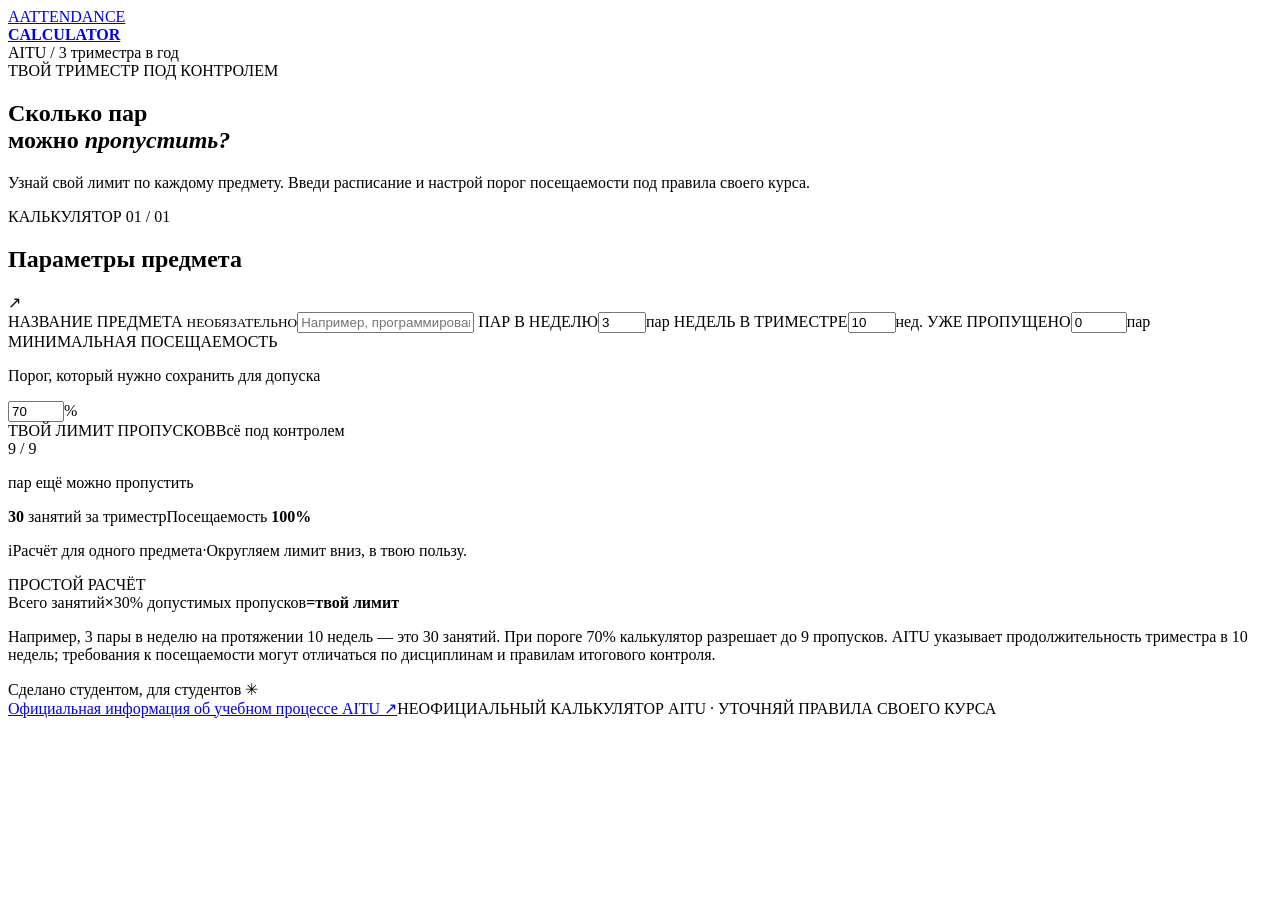
==== aitu-attendance/index.html @ 1696b282 "Add AITU attendance calculator: index.html" ====
<!doctype html>
<html lang="ru">
<head>
  <meta charset="utf-8">
  <meta name="viewport" content="width=device-width, initial-scale=1">
  <meta name="theme-color" content="#10121a">
  <meta name="description" content="Калькулятор допустимого количества пропусков занятий за триместр AITU.">
  <title>Сколько можно пропустить? — AITU</title>
  <link rel="preconnect" href="https://fonts.googleapis.com">
  <link rel="preconnect" href="https://fonts.gstatic.com" crossorigin>
  <link href="https://fonts.googleapis.com/css2?family=DM+Mono:wght@400;500&family=Manrope:wght@400;500;600;700;800&display=swap" rel="stylesheet">
  <link rel="stylesheet" href="style.css">
</head>
<body>
  <div class="page-shell">
    <header class="topbar">
      <a class="brand" href="#top" aria-label="На главную"><span class="brand-mark">A</span><span>ATTENDANCE<br><b>CALCULATOR</b></span></a>
      <div class="term-pill"><span class="live-dot"></span> AITU <span class="pill-divider">/</span> 3 триместра в год</div>
    </header>

    <main id="top">
      <section class="intro">
        <div class="eyebrow"><span class="eyebrow-line"></span> ТВОЙ ТРИМЕСТР ПОД КОНТРОЛЕМ</div>
        <h1>Сколько пар<br>можно <em>пропустить?</em></h1>
        <p class="intro-copy">Узнай свой лимит по каждому предмету. Введи расписание и настрой порог посещаемости под правила своего курса.</p>
      </section>

      <section class="calculator" aria-labelledby="calc-title">
        <div class="card-heading">
          <div><span class="step-label">КАЛЬКУЛЯТОР <span>01 / 01</span></span><h2 id="calc-title">Параметры предмета</h2></div>
          <div class="orb" aria-hidden="true"><span>↗</span></div>
        </div>

        <div class="fields">
          <label class="field field-wide" for="subject"><span class="field-title">НАЗВАНИЕ ПРЕДМЕТА <small>НЕОБЯЗАТЕЛЬНО</small></span><input id="subject" type="text" maxlength="60" placeholder="Например, программирование"></label>
          <label class="field" for="weekly"><span class="field-title">ПАР В НЕДЕЛЮ</span><span class="number-wrap"><input id="weekly" type="number" min="1" max="40" value="3" inputmode="numeric"><span>пар</span></span></label>
          <label class="field" for="weeks"><span class="field-title">НЕДЕЛЬ В ТРИМЕСТРЕ</span><span class="number-wrap"><input id="weeks" type="number" min="1" max="30" value="10" inputmode="numeric"><span>нед.</span></span></label>
          <label class="field" for="missed"><span class="field-title">УЖЕ ПРОПУЩЕНО</span><span class="number-wrap"><input id="missed" type="number" min="0" max="999" value="0" inputmode="numeric"><span>пар</span></span></label>
        </div>

        <div class="threshold-row"><div><span class="field-title">МИНИМАЛЬНАЯ ПОСЕЩАЕМОСТЬ</span><p>Порог, который нужно сохранить для допуска</p></div><label class="threshold-control"><input id="threshold" type="number" min="1" max="100" value="70" inputmode="numeric" aria-label="Минимальная посещаемость в процентах"><span>%</span></label></div>

        <div class="result" aria-live="polite">
          <div class="result-top"><span class="result-kicker">ТВОЙ ЛИМИТ ПРОПУСКОВ</span><span class="status"><span class="status-dot"></span><span id="status-text">Всё под контролем</span></span></div>
          <div class="result-main"><div class="result-number"><span id="remaining">9</span><span class="result-total"> / <span id="allowed-total">9</span></span></div><p id="result-caption">пар ещё можно пропустить</p></div>
          <div class="progress-track" role="progressbar" aria-label="Использовано допустимых пропусков" aria-valuemin="0" aria-valuemax="9" aria-valuenow="0"><div class="progress-fill" id="progress-fill"></div><span class="progress-marker"></span></div>
          <div class="result-foot"><span><b id="sessions-total">30</b> занятий за триместр</span><span>Посещаемость <b id="attendance">100%</b></span></div>
        </div>

        <p class="course-note"><span class="note-icon">i</span><span id="course-label">Расчёт для одного предмета</span><span class="note-separator">·</span>Округляем лимит вниз, в твою пользу.</p>
      </section>

      <section class="how-it-works">
        <div class="section-tag">ПРОСТОЙ РАСЧЁТ</div>
        <div class="formula"><span>Всего занятий</span><b>×</b><span id="absence-percent">30% допустимых пропусков</span><b>=</b><strong>твой лимит</strong></div>
        <p>Например, 3 пары в неделю на протяжении 10 недель — это 30 занятий. При пороге 70% калькулятор разрешает до 9 пропусков. AITU указывает продолжительность триместра в 10 недель; требования к посещаемости могут отличаться по дисциплинам и правилам итогового контроля.</p>
      </section>

      <footer><span>Сделано студентом, для студентов <span class="heart">✳</span><br><a href="https://astanait.edu.kz/ru/study-at-aitu" target="_blank" rel="noreferrer">Официальная информация об учебном процессе AITU ↗</a></span><span class="footer-right">НЕОФИЦИАЛЬНЫЙ КАЛЬКУЛЯТОР AITU · УТОЧНЯЙ ПРАВИЛА СВОЕГО КУРСА</span></footer>
    </main>
  </div>
  <script src="app.js"></script>
</body>
</html>
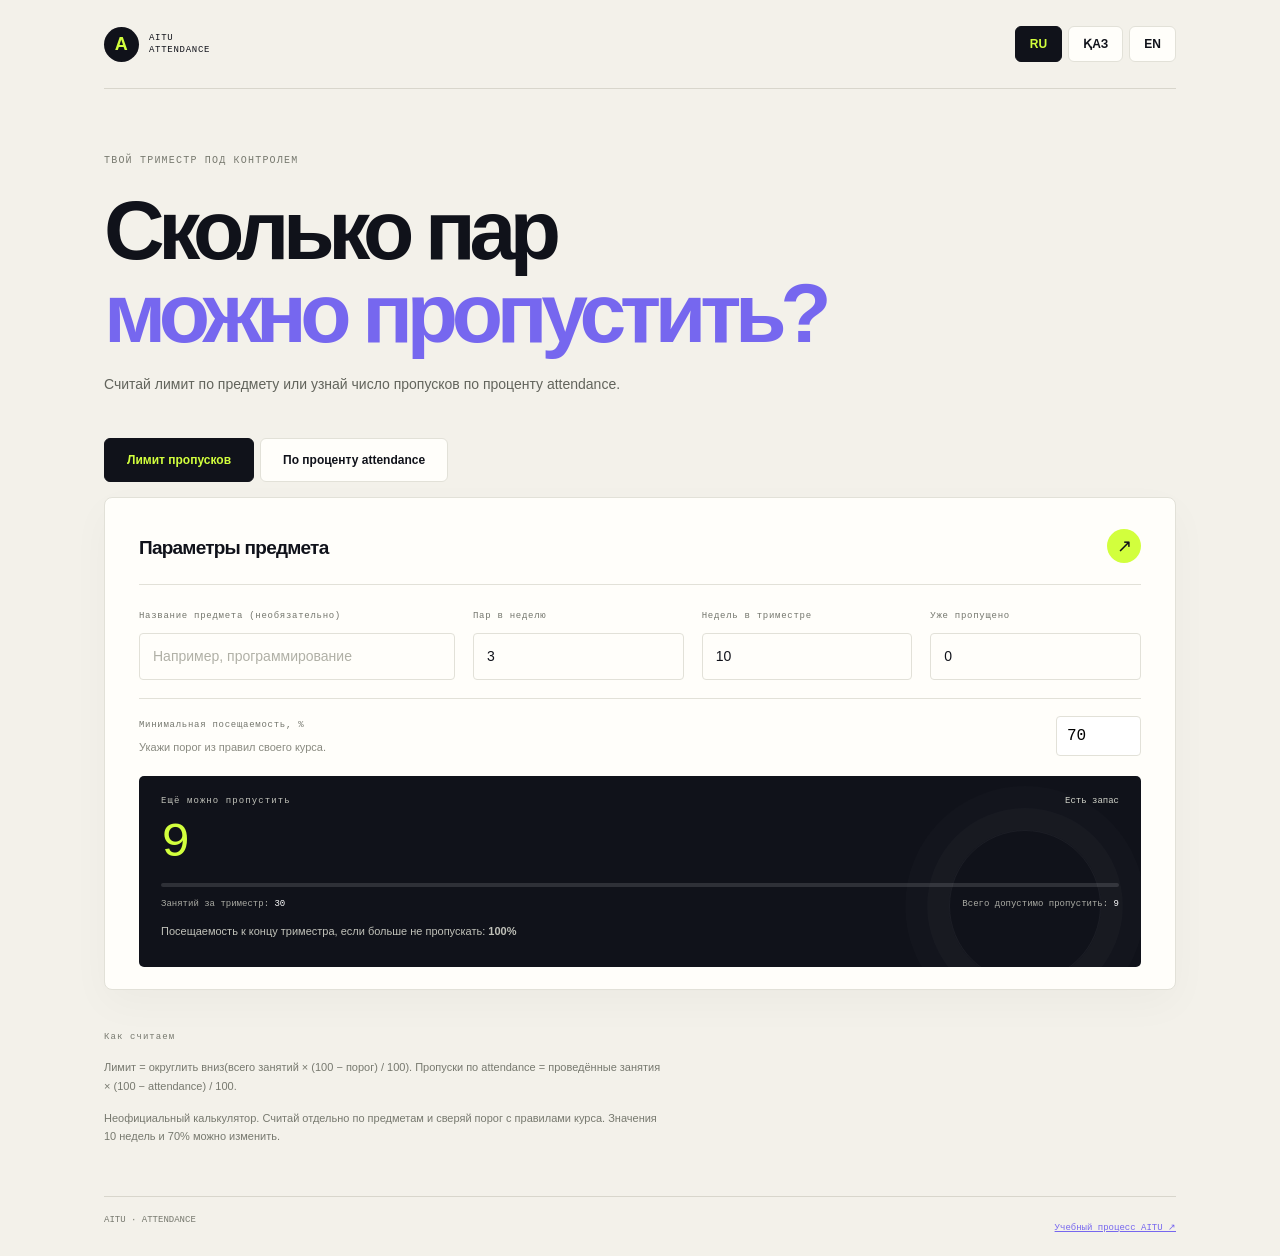
==== commit 46adcd88: "Keep calculator source copy in sync with multilingual website" ====
--- a/aitu-attendance/index.html
+++ b/aitu-attendance/index.html
@@ -1,64 +1,13 @@
 <!doctype html>
-<html lang="ru">
-<head>
-  <meta charset="utf-8">
-  <meta name="viewport" content="width=device-width, initial-scale=1">
-  <meta name="theme-color" content="#10121a">
-  <meta name="description" content="Калькулятор допустимого количества пропусков занятий за триместр AITU.">
-  <title>Сколько можно пропустить? — AITU</title>
-  <link rel="preconnect" href="https://fonts.googleapis.com">
-  <link rel="preconnect" href="https://fonts.gstatic.com" crossorigin>
-  <link href="https://fonts.googleapis.com/css2?family=DM+Mono:wght@400;500&family=Manrope:wght@400;500;600;700;800&display=swap" rel="stylesheet">
-  <link rel="stylesheet" href="style.css">
-</head>
-<body>
-  <div class="page-shell">
-    <header class="topbar">
-      <a class="brand" href="#top" aria-label="На главную"><span class="brand-mark">A</span><span>ATTENDANCE<br><b>CALCULATOR</b></span></a>
-      <div class="term-pill"><span class="live-dot"></span> AITU <span class="pill-divider">/</span> 3 триместра в год</div>
-    </header>
-
-    <main id="top">
-      <section class="intro">
-        <div class="eyebrow"><span class="eyebrow-line"></span> ТВОЙ ТРИМЕСТР ПОД КОНТРОЛЕМ</div>
-        <h1>Сколько пар<br>можно <em>пропустить?</em></h1>
-        <p class="intro-copy">Узнай свой лимит по каждому предмету. Введи расписание и настрой порог посещаемости под правила своего курса.</p>
-      </section>
-
-      <section class="calculator" aria-labelledby="calc-title">
-        <div class="card-heading">
-          <div><span class="step-label">КАЛЬКУЛЯТОР <span>01 / 01</span></span><h2 id="calc-title">Параметры предмета</h2></div>
-          <div class="orb" aria-hidden="true"><span>↗</span></div>
-        </div>
-
-        <div class="fields">
-          <label class="field field-wide" for="subject"><span class="field-title">НАЗВАНИЕ ПРЕДМЕТА <small>НЕОБЯЗАТЕЛЬНО</small></span><input id="subject" type="text" maxlength="60" placeholder="Например, программирование"></label>
-          <label class="field" for="weekly"><span class="field-title">ПАР В НЕДЕЛЮ</span><span class="number-wrap"><input id="weekly" type="number" min="1" max="40" value="3" inputmode="numeric"><span>пар</span></span></label>
-          <label class="field" for="weeks"><span class="field-title">НЕДЕЛЬ В ТРИМЕСТРЕ</span><span class="number-wrap"><input id="weeks" type="number" min="1" max="30" value="10" inputmode="numeric"><span>нед.</span></span></label>
-          <label class="field" for="missed"><span class="field-title">УЖЕ ПРОПУЩЕНО</span><span class="number-wrap"><input id="missed" type="number" min="0" max="999" value="0" inputmode="numeric"><span>пар</span></span></label>
-        </div>
-
-        <div class="threshold-row"><div><span class="field-title">МИНИМАЛЬНАЯ ПОСЕЩАЕМОСТЬ</span><p>Порог, который нужно сохранить для допуска</p></div><label class="threshold-control"><input id="threshold" type="number" min="1" max="100" value="70" inputmode="numeric" aria-label="Минимальная посещаемость в процентах"><span>%</span></label></div>
-
-        <div class="result" aria-live="polite">
-          <div class="result-top"><span class="result-kicker">ТВОЙ ЛИМИТ ПРОПУСКОВ</span><span class="status"><span class="status-dot"></span><span id="status-text">Всё под контролем</span></span></div>
-          <div class="result-main"><div class="result-number"><span id="remaining">9</span><span class="result-total"> / <span id="allowed-total">9</span></span></div><p id="result-caption">пар ещё можно пропустить</p></div>
-          <div class="progress-track" role="progressbar" aria-label="Использовано допустимых пропусков" aria-valuemin="0" aria-valuemax="9" aria-valuenow="0"><div class="progress-fill" id="progress-fill"></div><span class="progress-marker"></span></div>
-          <div class="result-foot"><span><b id="sessions-total">30</b> занятий за триместр</span><span>Посещаемость <b id="attendance">100%</b></span></div>
-        </div>
-
-        <p class="course-note"><span class="note-icon">i</span><span id="course-label">Расчёт для одного предмета</span><span class="note-separator">·</span>Округляем лимит вниз, в твою пользу.</p>
-      </section>
-
-      <section class="how-it-works">
-        <div class="section-tag">ПРОСТОЙ РАСЧЁТ</div>
-        <div class="formula"><span>Всего занятий</span><b>×</b><span id="absence-percent">30% допустимых пропусков</span><b>=</b><strong>твой лимит</strong></div>
-        <p>Например, 3 пары в неделю на протяжении 10 недель — это 30 занятий. При пороге 70% калькулятор разрешает до 9 пропусков. AITU указывает продолжительность триместра в 10 недель; требования к посещаемости могут отличаться по дисциплинам и правилам итогового контроля.</p>
-      </section>
-
-      <footer><span>Сделано студентом, для студентов <span class="heart">✳</span><br><a href="https://astanait.edu.kz/ru/study-at-aitu" target="_blank" rel="noreferrer">Официальная информация об учебном процессе AITU ↗</a></span><span class="footer-right">НЕОФИЦИАЛЬНЫЙ КАЛЬКУЛЯТОР AITU · УТОЧНЯЙ ПРАВИЛА СВОЕГО КУРСА</span></footer>
-    </main>
-  </div>
-  <script src="app.js"></script>
-</body>
-</html>
+<html lang="ru"><head><meta charset="utf-8"><meta name="viewport" content="width=device-width, initial-scale=1"><meta name="theme-color" content="#10121a"><title>Калькулятор посещаемости — AITU</title><link rel="stylesheet" href="style.css"></head>
+<body><div class="page-shell"><header class="topbar"><a class="brand" href="#top"><span class="brand-mark">A</span><span>AITU<br>ATTENDANCE</span></a><nav class="languages" aria-label="Language / Язык / Тіл"><button type="button" data-lang="ru" lang="ru">RU</button><button type="button" data-lang="kk" lang="kk">ҚАЗ</button><button type="button" data-lang="en" lang="en">EN</button></nav></header>
+<main id="top"><section class="intro"><div class="eyebrow" data-i18n="eyebrow"></div><h1><span data-i18n="heading"></span><br><em data-i18n="accent"></em></h1><p class="intro-copy" data-i18n="intro"></p></section>
+<div class="mode-tabs" role="tablist"><button type="button" id="limit-tab" role="tab" aria-controls="limit-panel" data-i18n="limitTab"></button><button type="button" id="reverse-tab" role="tab" aria-controls="reverse-panel" data-i18n="reverseTab"></button></div>
+<section class="calculator" id="limit-panel" role="tabpanel" aria-labelledby="limit-tab"><div class="card-heading"><h2 data-i18n="parameters"></h2><div class="orb" aria-hidden="true">↗</div></div><div class="fields">
+<label class="field field-wide" for="subject"><span class="field-title" data-i18n="subject"></span><input id="subject" type="text" maxlength="60"></label>
+<label class="field" for="weekly"><span class="field-title" data-i18n="weekly"></span><input id="weekly" type="number" value="3" min="1" max="40" step="1" required inputmode="numeric"></label><label class="field" for="weeks"><span class="field-title" data-i18n="weeks"></span><input id="weeks" type="number" value="10" min="1" max="30" step="1" required inputmode="numeric"></label><label class="field" for="missed"><span class="field-title" data-i18n="missed"></span><input id="missed" type="number" value="0" min="0" max="1200" step="1" required inputmode="numeric"></label>
+</div><div class="threshold-row"><div><label class="field-title" for="threshold" data-i18n="threshold"></label><p data-i18n="thresholdHelp"></p></div><input class="threshold-input" id="threshold" type="number" min="0" max="100" step="0.1" value="70" required></div>
+<p class="error" id="limit-error" role="alert" hidden data-i18n="invalid"></p>
+<div class="result" id="limit-result" aria-live="polite"><div class="result-top"><span class="result-kicker" id="result-caption"></span><span class="status" id="status-text"></span></div><div class="result-main"><div class="result-number" id="remaining"></div></div><div class="progress-track" role="progressbar" aria-valuemin="0" aria-valuemax="100"><div class="progress-fill" id="progress-fill"></div></div><div class="result-foot"><span><span data-i18n="total"></span>: <b id="sessions-total"></b></span><span><span data-i18n="allowed"></span>: <b id="allowed-total"></b></span></div><p class="projection"><span data-i18n="projected"></span>: <b id="attendance"></b></p></div></section>
+<section class="calculator" id="reverse-panel" role="tabpanel" aria-labelledby="reverse-tab" hidden><div class="card-heading"><h2 data-i18n="reverseTitle"></h2><div class="orb" aria-hidden="true">%</div></div><p class="helper" data-i18n="reverseHelp"></p><div class="fields reverse-fields"><label class="field" for="held"><span class="field-title" data-i18n="held"></span><input id="held" type="number" value="30" min="1" max="10000" step="1" required inputmode="numeric"></label><label class="field" for="rate"><span class="field-title" data-i18n="rate"></span><input id="rate" type="number" value="80" min="0" max="100" step="any" required inputmode="decimal"></label></div><p class="error" id="reverse-error" role="alert" hidden data-i18n="invalid"></p><div class="result" id="reverse-result" aria-live="polite"><span class="result-kicker" data-i18n="estimate"></span><div class="result-main"><div class="result-number" id="estimated-missed"></div></div><div class="result-foot"><span><span data-i18n="attended"></span>: <b id="estimated-attended"></b></span><span><span data-i18n="raw"></span>: <b id="raw-missed"></b></span></div></div><p class="helper" data-i18n="rounding"></p></section>
+<section class="how-it-works"><div class="section-tag" data-i18n="how"></div><p data-i18n="formula"></p><p data-i18n="notice"></p></section><footer><span>AITU · ATTENDANCE</span><a id="source-link" href="https://astanait.edu.kz/ru/study-at-aitu" target="_blank" rel="noreferrer" data-i18n="source"></a></footer></main></div><script src="app.js"></script></body></html>
--- a/aitu-attendance/style.css
+++ b/aitu-attendance/style.css
@@ -0,0 +1,4 @@
+:root{--ink:#10121a;--paper:#f3f1ea;--card:#fffefa;--muted:#77796f;--line:#e2e1d8;--acid:#d2ff3d;--purple:#7667ef;--red:#ed6654;--mono:'DM Mono',monospace;--sans:'Manrope',sans-serif}*{box-sizing:border-box}html{scroll-behavior:smooth}body{margin:0;background:var(--paper);color:var(--ink);font-family:var(--sans);-webkit-font-smoothing:antialiased}.page-shell{max-width:1200px;margin:auto;padding:0 64px}.topbar{height:89px;border-bottom:1px solid #d8d6cc;display:flex;align-items:center;justify-content:space-between}.brand{display:flex;gap:10px;align-items:center;color:var(--ink);text-decoration:none;font:500 9px/1.35 var(--mono);letter-spacing:.08em}.brand b{font-weight:500}.brand-mark{width:35px;height:35px;display:grid;place-items:center;background:var(--ink);color:var(--acid);font:700 18px var(--sans);border-radius:50%}.term-pill{font:11px var(--mono);letter-spacing:.04em;color:#63645e}.live-dot,.status-dot{display:inline-block;width:7px;height:7px;border-radius:50%;background:#8abb25;margin-right:8px}.pill-divider{padding:0 9px;color:#b0b0a5}.intro{padding:66px 0 42px}.eyebrow,.section-tag,.step-label,.field-title,.result-kicker{font:10px var(--mono);letter-spacing:.12em}.eyebrow{display:flex;align-items:center;gap:10px;color:#77796f}.eyebrow-line{height:1px;width:24px;background:var(--purple)}h1{font-size:clamp(48px,7.1vw,84px);line-height:.99;letter-spacing:-.075em;margin:23px 0 18px;font-weight:700}h1 em{font-style:normal;color:var(--purple)}.intro-copy{max-width:520px;color:#62645c;line-height:1.65;font-size:14px;margin:0}.intro-copy strong{color:var(--ink)}.calculator{background:var(--card);border:1px solid var(--line);border-radius:8px;padding:31px 34px 22px;box-shadow:0 14px 40px #20231308}.card-heading{display:flex;align-items:flex-start;justify-content:space-between;border-bottom:1px solid var(--line);padding-bottom:21px}.step-label{color:var(--purple);font-size:9px}.step-label span{color:#a8a89f;padding-left:8px}h2{font-size:19px;letter-spacing:-.04em;margin:8px 0 0}.orb{width:34px;height:34px;border-radius:50%;background:var(--acid);display:grid;place-items:center;font-size:18px}.fields{display:grid;grid-template-columns:1.5fr 1fr 1fr 1fr;gap:18px;padding:24px 0 18px}.field{min-width:0}.field-title{display:flex;align-items:center;gap:8px;color:#74766d;font-size:9px;letter-spacing:.08em;margin-bottom:9px}.field-title small{font:8px var(--mono);color:#aaa99f}.field input,.number-wrap{width:100%;height:47px;border:1px solid var(--line);border-radius:4px;background:#fffefa;color:var(--ink)}.field input{padding:0 13px;font:500 14px var(--sans);outline:none}.field input:focus{border-color:var(--purple);box-shadow:0 0 0 2px #7667ef20}.field input::placeholder{color:#b0b0a6;font-weight:400}.number-wrap{display:flex;align-items:center;padding:0 12px}.number-wrap input{border:0;height:100%;padding:0;background:transparent;box-shadow:none!important;font:600 17px var(--mono);min-width:0;outline:none;-moz-appearance:textfield}.number-wrap input::-webkit-inner-spin-button,.number-wrap input::-webkit-outer-spin-button,.threshold-control input::-webkit-inner-spin-button{appearance:none;margin:0}.number-wrap span{font:9px var(--mono);color:#96978d;white-space:nowrap}.threshold-row{border-top:1px solid var(--line);padding:17px 0 20px;display:flex;align-items:center;justify-content:space-between}.threshold-row p{margin:5px 0 0;color:#898a80;font-size:11px}.threshold-control{display:flex;align-items:center;gap:7px;border-bottom:1px solid var(--ink);padding:0 3px 4px}.threshold-control input{width:34px;border:0;background:transparent;text-align:right;font:500 13px var(--mono);outline:none;-moz-appearance:textfield}.threshold-control span{font:11px var(--mono)}.result{background:var(--ink);color:white;border-radius:5px;padding:20px 22px 16px;position:relative;overflow:hidden}.result:after{content:"";position:absolute;right:40px;top:54px;width:150px;height:150px;border-radius:50%;border:1px solid #ffffff0d;box-shadow:0 0 0 22px #ffffff05,0 0 0 44px #ffffff03;pointer-events:none}.result-top{display:flex;justify-content:space-between;align-items:center}.result-kicker{font-size:9px;color:#c0c1b9}.status{font:9px var(--mono);color:#d2d4ca}.status-dot{width:6px;height:6px;background:var(--acid);margin-right:6px}.result-main{display:flex;align-items:baseline;gap:14px;margin:14px 0 17px}.result-number{font:500 49px/.95 var(--mono);letter-spacing:-.08em;color:var(--acid)}.result-total{font-size:18px;letter-spacing:0;color:#878a81}.result-main p{font-size:12px;color:#d2d4ca;margin:0}.progress-track{height:4px;background:#ffffff20;border-radius:8px;position:relative}.progress-fill{height:100%;width:0;background:var(--acid);border-radius:8px;transition:width .25s ease}.progress-marker{position:absolute;left:70%;top:-3px;width:1px;height:10px;background:#fff9}.result-foot{display:flex;justify-content:space-between;color:#a9aaa3;font:9px var(--mono);margin-top:10px}.result-foot b{color:white;font-weight:500}.course-note{display:flex;align-items:center;gap:8px;color:#929389;font-size:10px;margin:15px 0 0}.note-icon{width:14px;height:14px;border:1px solid #aaa99d;border-radius:50%;display:inline-grid;place-items:center;font:9px var(--mono)}.note-separator{color:#c2c0b4}.how-it-works{padding:42px 0 50px}.section-tag{font-size:9px;color:#77796f;margin-bottom:16px}.formula{display:flex;align-items:center;gap:14px;flex-wrap:wrap;font-size:13px}.formula b{font:11px var(--mono);color:#9b9c91}.formula strong{background:var(--acid);padding:5px 9px;font-size:12px;font-weight:700}.how-it-works p{color:#77796f;font-size:11px;line-height:1.7;max-width:560px;margin:13px 0 0}footer{border-top:1px solid #d8d6cc;padding:18px 0 23px;display:flex;justify-content:space-between;gap:16px;color:#77796f;font:9px var(--mono)}footer a{color:#7667ef;display:inline-block;margin-top:7px}.heart{color:var(--purple);padding-left:3px}.footer-right{font-size:8px;letter-spacing:.08em}body.over-limit .result-number,body.over-limit .result-main p{color:#ff9584}body.over-limit .progress-fill{background:var(--red)}body.over-limit .status-dot{background:var(--red)}@media(max-width:820px){.page-shell{padding:0 28px}.fields{grid-template-columns:1fr 1fr}.field-wide{grid-column:span 2}.calculator{padding:25px 24px 19px}}@media(max-width:520px){.page-shell{padding:0 17px}.topbar{height:72px}.term-pill{font-size:9px}.intro{padding:49px 0 29px}h1{font-size:54px}.intro-copy{font-size:12px}.calculator{padding:21px 17px 17px}.fields{gap:13px 11px}.field-title{font-size:8px}.number-wrap{height:43px;padding:0 9px}.field input{height:43px;padding:0 10px}.result{padding:18px 16px 15px}.result-number{font-size:43px}.result-main{gap:10px}.result-main p{font-size:10px}.result-foot{font-size:8px}.course-note{font-size:9px;flex-wrap:wrap}.how-it-works{padding:34px 0 38px}.formula{gap:9px;font-size:11px}footer{font-size:8px}.footer-right{font-size:7px;max-width:130px;text-align:right}}
+
+[hidden]{display:none!important}
+.languages,.mode-tabs{display:flex;gap:6px}.languages button,.mode-tabs button{font:600 12px var(--sans);border:1px solid var(--line);border-radius:6px;padding:10px 14px;background:var(--card);color:var(--ink);cursor:pointer}.languages [aria-pressed="true"],.mode-tabs [aria-selected="true"]{background:var(--ink);color:var(--acid);border-color:var(--ink)}.mode-tabs{margin-bottom:15px}.mode-tabs button{padding:14px 22px}button:focus-visible,input:focus-visible,a:focus-visible{outline:3px solid var(--purple);outline-offset:3px}.helper{font-size:13px;line-height:1.7;color:#62645c;max-width:750px}.reverse-fields{grid-template-columns:1fr 1fr}.threshold-input{width:85px;padding:10px;border:1px solid var(--line);border-radius:4px;font:500 16px var(--mono)}.error{color:#a82d23;line-height:1.6;font-size:13px}.result-foot{gap:16px;flex-wrap:wrap;line-height:1.6}.projection{font-size:11px;color:#c0c1b9;line-height:1.6}.result.exceeded .result-number{color:#ff9584}.result.exceeded .progress-fill{background:var(--red)}.field-title{line-height:1.6}.result-top{gap:15px}.result-number{letter-spacing:-.04em}h1{overflow-wrap:anywhere}.progress-marker{display:none}@media(max-width:520px){h1{font-size:44px;line-height:1.08;letter-spacing:-.05em}.languages button{padding:9px 10px}.mode-tabs button{flex:1;padding:12px 8px;font-size:11px}.reverse-fields{grid-template-columns:1fr}.result-number{font-size:40px}.threshold-row{gap:15px}}
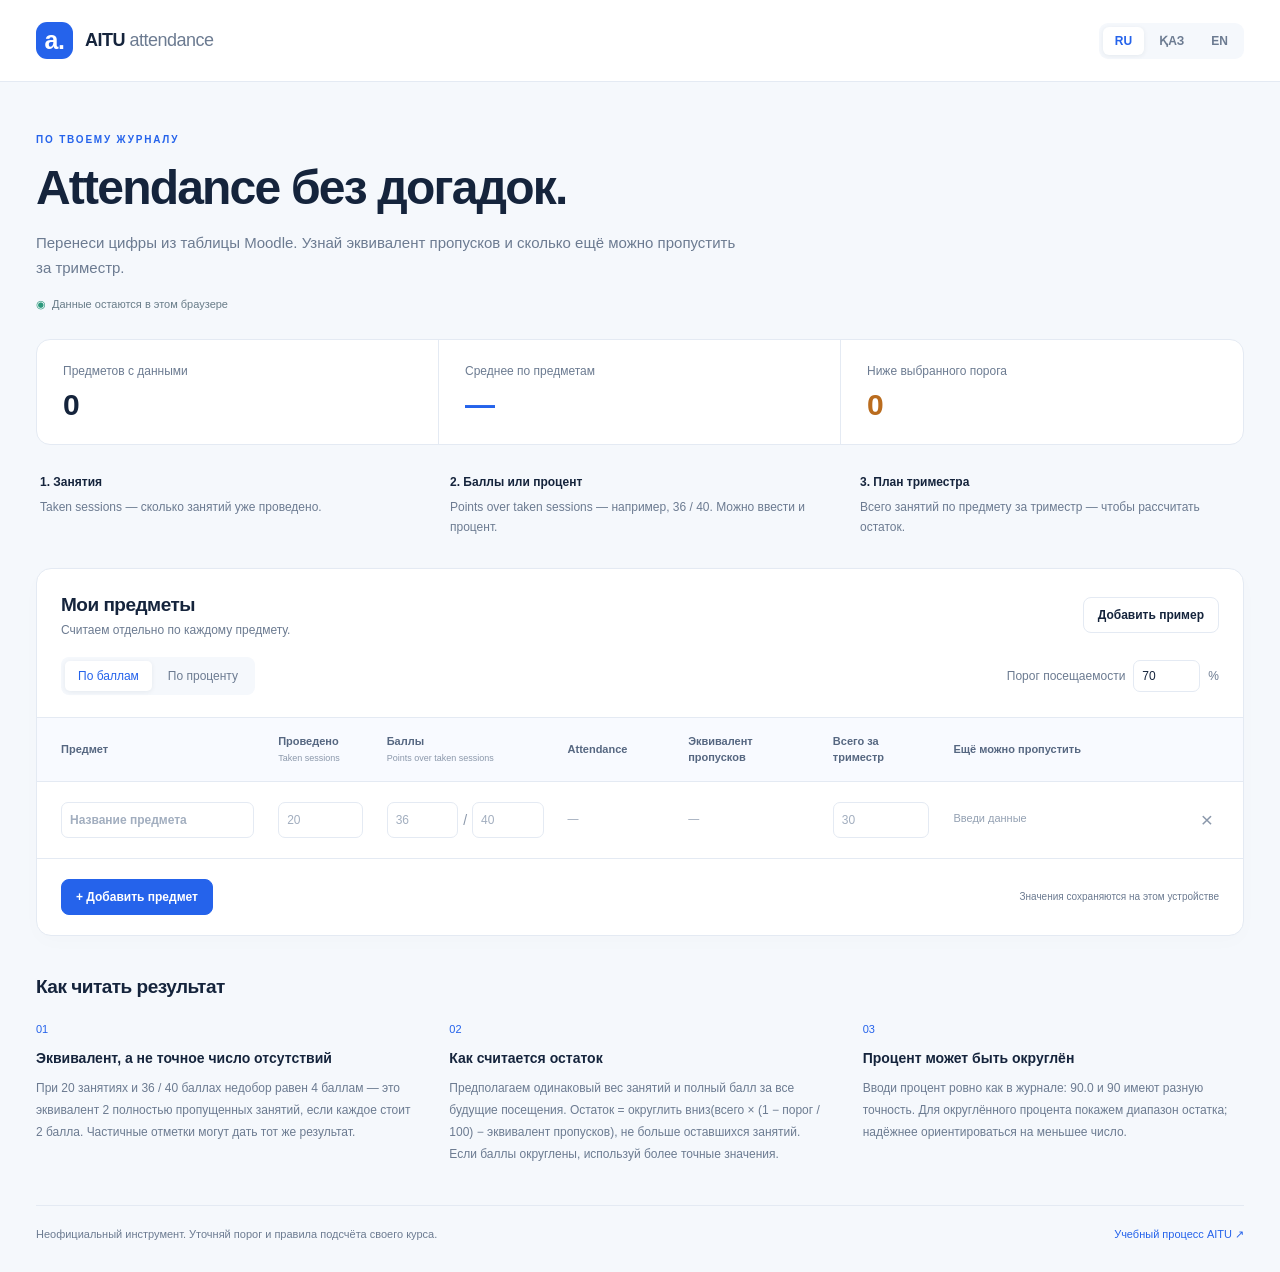
==== commit c824a403: "Redesign attendance planner around Moodle course table and weighted points" ====
--- a/aitu-attendance/index.html
+++ b/aitu-attendance/index.html
@@ -1,13 +1,12 @@
 <!doctype html>
-<html lang="ru"><head><meta charset="utf-8"><meta name="viewport" content="width=device-width, initial-scale=1"><meta name="theme-color" content="#10121a"><title>Калькулятор посещаемости — AITU</title><link rel="stylesheet" href="style.css"></head>
-<body><div class="page-shell"><header class="topbar"><a class="brand" href="#top"><span class="brand-mark">A</span><span>AITU<br>ATTENDANCE</span></a><nav class="languages" aria-label="Language / Язык / Тіл"><button type="button" data-lang="ru" lang="ru">RU</button><button type="button" data-lang="kk" lang="kk">ҚАЗ</button><button type="button" data-lang="en" lang="en">EN</button></nav></header>
-<main id="top"><section class="intro"><div class="eyebrow" data-i18n="eyebrow"></div><h1><span data-i18n="heading"></span><br><em data-i18n="accent"></em></h1><p class="intro-copy" data-i18n="intro"></p></section>
-<div class="mode-tabs" role="tablist"><button type="button" id="limit-tab" role="tab" aria-controls="limit-panel" data-i18n="limitTab"></button><button type="button" id="reverse-tab" role="tab" aria-controls="reverse-panel" data-i18n="reverseTab"></button></div>
-<section class="calculator" id="limit-panel" role="tabpanel" aria-labelledby="limit-tab"><div class="card-heading"><h2 data-i18n="parameters"></h2><div class="orb" aria-hidden="true">↗</div></div><div class="fields">
-<label class="field field-wide" for="subject"><span class="field-title" data-i18n="subject"></span><input id="subject" type="text" maxlength="60"></label>
-<label class="field" for="weekly"><span class="field-title" data-i18n="weekly"></span><input id="weekly" type="number" value="3" min="1" max="40" step="1" required inputmode="numeric"></label><label class="field" for="weeks"><span class="field-title" data-i18n="weeks"></span><input id="weeks" type="number" value="10" min="1" max="30" step="1" required inputmode="numeric"></label><label class="field" for="missed"><span class="field-title" data-i18n="missed"></span><input id="missed" type="number" value="0" min="0" max="1200" step="1" required inputmode="numeric"></label>
-</div><div class="threshold-row"><div><label class="field-title" for="threshold" data-i18n="threshold"></label><p data-i18n="thresholdHelp"></p></div><input class="threshold-input" id="threshold" type="number" min="0" max="100" step="0.1" value="70" required></div>
-<p class="error" id="limit-error" role="alert" hidden data-i18n="invalid"></p>
-<div class="result" id="limit-result" aria-live="polite"><div class="result-top"><span class="result-kicker" id="result-caption"></span><span class="status" id="status-text"></span></div><div class="result-main"><div class="result-number" id="remaining"></div></div><div class="progress-track" role="progressbar" aria-valuemin="0" aria-valuemax="100"><div class="progress-fill" id="progress-fill"></div></div><div class="result-foot"><span><span data-i18n="total"></span>: <b id="sessions-total"></b></span><span><span data-i18n="allowed"></span>: <b id="allowed-total"></b></span></div><p class="projection"><span data-i18n="projected"></span>: <b id="attendance"></b></p></div></section>
-<section class="calculator" id="reverse-panel" role="tabpanel" aria-labelledby="reverse-tab" hidden><div class="card-heading"><h2 data-i18n="reverseTitle"></h2><div class="orb" aria-hidden="true">%</div></div><p class="helper" data-i18n="reverseHelp"></p><div class="fields reverse-fields"><label class="field" for="held"><span class="field-title" data-i18n="held"></span><input id="held" type="number" value="30" min="1" max="10000" step="1" required inputmode="numeric"></label><label class="field" for="rate"><span class="field-title" data-i18n="rate"></span><input id="rate" type="number" value="80" min="0" max="100" step="any" required inputmode="decimal"></label></div><p class="error" id="reverse-error" role="alert" hidden data-i18n="invalid"></p><div class="result" id="reverse-result" aria-live="polite"><span class="result-kicker" data-i18n="estimate"></span><div class="result-main"><div class="result-number" id="estimated-missed"></div></div><div class="result-foot"><span><span data-i18n="attended"></span>: <b id="estimated-attended"></b></span><span><span data-i18n="raw"></span>: <b id="raw-missed"></b></span></div></div><p class="helper" data-i18n="rounding"></p></section>
-<section class="how-it-works"><div class="section-tag" data-i18n="how"></div><p data-i18n="formula"></p><p data-i18n="notice"></p></section><footer><span>AITU · ATTENDANCE</span><a id="source-link" href="https://astanait.edu.kz/ru/study-at-aitu" target="_blank" rel="noreferrer" data-i18n="source"></a></footer></main></div><script src="app.js"></script></body></html>+<html lang="ru"><head><meta charset="utf-8"><meta name="viewport" content="width=device-width, initial-scale=1"><meta name="theme-color" content="#f5f8fc"><meta name="description" content="AITU attendance planner: Moodle points, percentages and trimester absence allowance."><title>AITU · Attendance planner</title><link rel="stylesheet" href="style.css?v=planner1"></head>
+<body><header class="header"><div class="header-inner"><a href="#main" class="brand" aria-label="AITU Attendance"><span class="brand-icon">a.</span><span>AITU <b>attendance</b></span></a><div class="languages" aria-label="Language / Язык / Тіл"><button data-lang="ru" lang="ru">RU</button><button data-lang="kk" lang="kk">ҚАЗ</button><button data-lang="en" lang="en">EN</button></div></div></header>
+<main id="main" class="container"><section class="hero"><span class="eyebrow" data-i18n="tag"></span><h1 data-i18n="headline"></h1><p data-i18n="intro"></p><span class="privacy"><span aria-hidden="true">◉</span> <span data-i18n="private"></span></span></section>
+<section class="stats" aria-live="polite"><div><span data-i18n="courses"></span><strong id="stat-count">0</strong></div><div><span data-i18n="average"></span><strong id="stat-average">—</strong></div><div><span data-i18n="risk"></span><strong id="stat-risk">0</strong></div></section>
+<section class="guide"><div><h3 data-i18n="step1"></h3><p data-i18n="step1body"></p></div><div><h3 data-i18n="step2"></h3><p data-i18n="step2body"></p></div><div><h3 data-i18n="step3"></h3><p data-i18n="step3body"></p></div></section>
+<section class="panel" aria-labelledby="table-title"><div class="panel-heading"><div><h2 id="table-title" data-i18n="tableTitle"></h2><p data-i18n="tableSub"></p></div><button class="secondary" id="example" data-i18n="example"></button></div><div class="toolbar"><div class="modes"><button data-mode="points" data-i18n="pointsMode"></button><button data-mode="percent" data-i18n="percentMode"></button></div><label class="threshold"><span data-i18n="threshold"></span><input id="threshold" type="number" min="0" max="100" step="any" value="70" required><span>%</span></label></div>
+<p id="threshold-error" class="error toolbar-error" hidden data-i18n="thresholdError"></p>
+<div class="table-scroll"><table><thead><tr><th data-i18n="course"></th><th><span data-i18n="held"></span><small>Taken sessions</small></th><th><span id="input-heading"></span><small id="input-subheading"></small></th><th data-i18n="rate"></th><th data-i18n="missed"></th><th data-i18n="total"></th><th data-i18n="left"></th><th><span class="sr-only" data-i18n="remove"></span></th></tr></thead><tbody id="courses"></tbody></table></div>
+<div class="panel-bottom"><button class="primary" id="add" data-i18n="add"></button><button class="text-button" id="undo" hidden data-i18n="undo"></button><span id="save-state" data-i18n="saved"></span></div><p id="limit-message" class="error toolbar-error" hidden data-i18n="limit"></p></section>
+<section class="explanation"><h2 data-i18n="exactHeading"></h2><div class="explanation-grid"><article><span class="explanation-number">01</span><h3 data-i18n="equivNote"></h3><p data-i18n="equivBody"></p></article><article><span class="explanation-number">02</span><h3 data-i18n="forecastNote"></h3><p data-i18n="forecastBody"></p></article><article><span class="explanation-number">03</span><h3 data-i18n="percentNote"></h3><p data-i18n="percentBody"></p></article></div></section>
+<footer><p data-i18n="foot"></p><a href="https://astanait.edu.kz/ru/study-at-aitu" target="_blank" rel="noreferrer" data-i18n="source"></a></footer></main><script src="calculator.js?v=planner1"></script><script src="app.js?v=planner1"></script></body></html>
--- a/aitu-attendance/style.css
+++ b/aitu-attendance/style.css
@@ -1,4 +1 @@
-:root{--ink:#10121a;--paper:#f3f1ea;--card:#fffefa;--muted:#77796f;--line:#e2e1d8;--acid:#d2ff3d;--purple:#7667ef;--red:#ed6654;--mono:'DM Mono',monospace;--sans:'Manrope',sans-serif}*{box-sizing:border-box}html{scroll-behavior:smooth}body{margin:0;background:var(--paper);color:var(--ink);font-family:var(--sans);-webkit-font-smoothing:antialiased}.page-shell{max-width:1200px;margin:auto;padding:0 64px}.topbar{height:89px;border-bottom:1px solid #d8d6cc;display:flex;align-items:center;justify-content:space-between}.brand{display:flex;gap:10px;align-items:center;color:var(--ink);text-decoration:none;font:500 9px/1.35 var(--mono);letter-spacing:.08em}.brand b{font-weight:500}.brand-mark{width:35px;height:35px;display:grid;place-items:center;background:var(--ink);color:var(--acid);font:700 18px var(--sans);border-radius:50%}.term-pill{font:11px var(--mono);letter-spacing:.04em;color:#63645e}.live-dot,.status-dot{display:inline-block;width:7px;height:7px;border-radius:50%;background:#8abb25;margin-right:8px}.pill-divider{padding:0 9px;color:#b0b0a5}.intro{padding:66px 0 42px}.eyebrow,.section-tag,.step-label,.field-title,.result-kicker{font:10px var(--mono);letter-spacing:.12em}.eyebrow{display:flex;align-items:center;gap:10px;color:#77796f}.eyebrow-line{height:1px;width:24px;background:var(--purple)}h1{font-size:clamp(48px,7.1vw,84px);line-height:.99;letter-spacing:-.075em;margin:23px 0 18px;font-weight:700}h1 em{font-style:normal;color:var(--purple)}.intro-copy{max-width:520px;color:#62645c;line-height:1.65;font-size:14px;margin:0}.intro-copy strong{color:var(--ink)}.calculator{background:var(--card);border:1px solid var(--line);border-radius:8px;padding:31px 34px 22px;box-shadow:0 14px 40px #20231308}.card-heading{display:flex;align-items:flex-start;justify-content:space-between;border-bottom:1px solid var(--line);padding-bottom:21px}.step-label{color:var(--purple);font-size:9px}.step-label span{color:#a8a89f;padding-left:8px}h2{font-size:19px;letter-spacing:-.04em;margin:8px 0 0}.orb{width:34px;height:34px;border-radius:50%;background:var(--acid);display:grid;place-items:center;font-size:18px}.fields{display:grid;grid-template-columns:1.5fr 1fr 1fr 1fr;gap:18px;padding:24px 0 18px}.field{min-width:0}.field-title{display:flex;align-items:center;gap:8px;color:#74766d;font-size:9px;letter-spacing:.08em;margin-bottom:9px}.field-title small{font:8px var(--mono);color:#aaa99f}.field input,.number-wrap{width:100%;height:47px;border:1px solid var(--line);border-radius:4px;background:#fffefa;color:var(--ink)}.field input{padding:0 13px;font:500 14px var(--sans);outline:none}.field input:focus{border-color:var(--purple);box-shadow:0 0 0 2px #7667ef20}.field input::placeholder{color:#b0b0a6;font-weight:400}.number-wrap{display:flex;align-items:center;padding:0 12px}.number-wrap input{border:0;height:100%;padding:0;background:transparent;box-shadow:none!important;font:600 17px var(--mono);min-width:0;outline:none;-moz-appearance:textfield}.number-wrap input::-webkit-inner-spin-button,.number-wrap input::-webkit-outer-spin-button,.threshold-control input::-webkit-inner-spin-button{appearance:none;margin:0}.number-wrap span{font:9px var(--mono);color:#96978d;white-space:nowrap}.threshold-row{border-top:1px solid var(--line);padding:17px 0 20px;display:flex;align-items:center;justify-content:space-between}.threshold-row p{margin:5px 0 0;color:#898a80;font-size:11px}.threshold-control{display:flex;align-items:center;gap:7px;border-bottom:1px solid var(--ink);padding:0 3px 4px}.threshold-control input{width:34px;border:0;background:transparent;text-align:right;font:500 13px var(--mono);outline:none;-moz-appearance:textfield}.threshold-control span{font:11px var(--mono)}.result{background:var(--ink);color:white;border-radius:5px;padding:20px 22px 16px;position:relative;overflow:hidden}.result:after{content:"";position:absolute;right:40px;top:54px;width:150px;height:150px;border-radius:50%;border:1px solid #ffffff0d;box-shadow:0 0 0 22px #ffffff05,0 0 0 44px #ffffff03;pointer-events:none}.result-top{display:flex;justify-content:space-between;align-items:center}.result-kicker{font-size:9px;color:#c0c1b9}.status{font:9px var(--mono);color:#d2d4ca}.status-dot{width:6px;height:6px;background:var(--acid);margin-right:6px}.result-main{display:flex;align-items:baseline;gap:14px;margin:14px 0 17px}.result-number{font:500 49px/.95 var(--mono);letter-spacing:-.08em;color:var(--acid)}.result-total{font-size:18px;letter-spacing:0;color:#878a81}.result-main p{font-size:12px;color:#d2d4ca;margin:0}.progress-track{height:4px;background:#ffffff20;border-radius:8px;position:relative}.progress-fill{height:100%;width:0;background:var(--acid);border-radius:8px;transition:width .25s ease}.progress-marker{position:absolute;left:70%;top:-3px;width:1px;height:10px;background:#fff9}.result-foot{display:flex;justify-content:space-between;color:#a9aaa3;font:9px var(--mono);margin-top:10px}.result-foot b{color:white;font-weight:500}.course-note{display:flex;align-items:center;gap:8px;color:#929389;font-size:10px;margin:15px 0 0}.note-icon{width:14px;height:14px;border:1px solid #aaa99d;border-radius:50%;display:inline-grid;place-items:center;font:9px var(--mono)}.note-separator{color:#c2c0b4}.how-it-works{padding:42px 0 50px}.section-tag{font-size:9px;color:#77796f;margin-bottom:16px}.formula{display:flex;align-items:center;gap:14px;flex-wrap:wrap;font-size:13px}.formula b{font:11px var(--mono);color:#9b9c91}.formula strong{background:var(--acid);padding:5px 9px;font-size:12px;font-weight:700}.how-it-works p{color:#77796f;font-size:11px;line-height:1.7;max-width:560px;margin:13px 0 0}footer{border-top:1px solid #d8d6cc;padding:18px 0 23px;display:flex;justify-content:space-between;gap:16px;color:#77796f;font:9px var(--mono)}footer a{color:#7667ef;display:inline-block;margin-top:7px}.heart{color:var(--purple);padding-left:3px}.footer-right{font-size:8px;letter-spacing:.08em}body.over-limit .result-number,body.over-limit .result-main p{color:#ff9584}body.over-limit .progress-fill{background:var(--red)}body.over-limit .status-dot{background:var(--red)}@media(max-width:820px){.page-shell{padding:0 28px}.fields{grid-template-columns:1fr 1fr}.field-wide{grid-column:span 2}.calculator{padding:25px 24px 19px}}@media(max-width:520px){.page-shell{padding:0 17px}.topbar{height:72px}.term-pill{font-size:9px}.intro{padding:49px 0 29px}h1{font-size:54px}.intro-copy{font-size:12px}.calculator{padding:21px 17px 17px}.fields{gap:13px 11px}.field-title{font-size:8px}.number-wrap{height:43px;padding:0 9px}.field input{height:43px;padding:0 10px}.result{padding:18px 16px 15px}.result-number{font-size:43px}.result-main{gap:10px}.result-main p{font-size:10px}.result-foot{font-size:8px}.course-note{font-size:9px;flex-wrap:wrap}.how-it-works{padding:34px 0 38px}.formula{gap:9px;font-size:11px}footer{font-size:8px}.footer-right{font-size:7px;max-width:130px;text-align:right}}
-
-[hidden]{display:none!important}
-.languages,.mode-tabs{display:flex;gap:6px}.languages button,.mode-tabs button{font:600 12px var(--sans);border:1px solid var(--line);border-radius:6px;padding:10px 14px;background:var(--card);color:var(--ink);cursor:pointer}.languages [aria-pressed="true"],.mode-tabs [aria-selected="true"]{background:var(--ink);color:var(--acid);border-color:var(--ink)}.mode-tabs{margin-bottom:15px}.mode-tabs button{padding:14px 22px}button:focus-visible,input:focus-visible,a:focus-visible{outline:3px solid var(--purple);outline-offset:3px}.helper{font-size:13px;line-height:1.7;color:#62645c;max-width:750px}.reverse-fields{grid-template-columns:1fr 1fr}.threshold-input{width:85px;padding:10px;border:1px solid var(--line);border-radius:4px;font:500 16px var(--mono)}.error{color:#a82d23;line-height:1.6;font-size:13px}.result-foot{gap:16px;flex-wrap:wrap;line-height:1.6}.projection{font-size:11px;color:#c0c1b9;line-height:1.6}.result.exceeded .result-number{color:#ff9584}.result.exceeded .progress-fill{background:var(--red)}.field-title{line-height:1.6}.result-top{gap:15px}.result-number{letter-spacing:-.04em}h1{overflow-wrap:anywhere}.progress-marker{display:none}@media(max-width:520px){h1{font-size:44px;line-height:1.08;letter-spacing:-.05em}.languages button{padding:9px 10px}.mode-tabs button{flex:1;padding:12px 8px;font-size:11px}.reverse-fields{grid-template-columns:1fr}.result-number{font-size:40px}.threshold-row{gap:15px}}
+*{box-sizing:border-box} :root{--blue:#2563eb;--ink:#15243c;--muted:#6c7b91;--line:#e4eaf3;--bg:#f5f8fc}body{margin:0;background:var(--bg);font-family:Inter,"Segoe UI",Arial,sans-serif;color:var(--ink);font-size:14px}button,input{font:inherit}button,a,input{ -webkit-tap-highlight-color:transparent}button{cursor:pointer}button:focus-visible,a:focus-visible,input:focus-visible{outline:3px solid #90b4ff;outline-offset:3px}button:disabled{opacity:.5;cursor:not-allowed}[hidden]{display:none!important}.header{background:#fff;border-bottom:1px solid var(--line)}.header-inner{max-width:1380px;margin:auto;padding:22px 36px;display:flex;align-items:center;justify-content:space-between}.brand{display:flex;align-items:center;gap:12px;text-decoration:none;color:var(--ink);font-size:18px;font-weight:750;letter-spacing:-.5px}.brand b{font-weight:450;color:var(--muted)}.brand-icon{display:grid;place-items:center;width:37px;height:37px;border-radius:11px;background:var(--blue);color:#fff;font-size:25px}.languages{display:flex;background:var(--bg);padding:4px;border-radius:9px;gap:3px}.languages button{border:0;background:transparent;color:var(--muted);padding:7px 12px;border-radius:6px;font-size:12px;font-weight:650}.languages [aria-pressed=true]{background:white;color:var(--blue);box-shadow:0 1px 5px #15243c12}.container{max-width:1380px;margin:auto;padding:0 36px}.hero{padding:48px 0 28px}.eyebrow{font-size:10px;letter-spacing:1.8px;color:var(--blue);font-weight:700}h1{font-size:clamp(30px,4vw,48px);line-height:1.12;letter-spacing:-1.8px;margin:15px 0}h2{font-size:19px;letter-spacing:-.5px;margin:0}h3{font-size:14px;margin:0 0 8px}.hero p{font-size:15px;line-height:1.7;max-width:700px;color:var(--muted);margin:0 0 17px}.privacy{font-size:11px;color:#687c88;display:flex;gap:6px;align-items:center}.privacy>span:first-child{color:#2c997c}.stats{display:grid;grid-template-columns:repeat(3,1fr);background:#fff;border:1px solid var(--line);border-radius:14px}.stats>div{padding:22px 26px;border-right:1px solid var(--line)}.stats>div:last-child{border:0}.stats span{color:var(--muted);font-size:12px;display:block;line-height:1.5}.stats strong{display:block;font-size:30px;font-weight:650;margin-top:8px;letter-spacing:-1px;font-variant-numeric:tabular-nums}#stat-average{color:var(--blue)}#stat-risk{color:#ba6c1e}.guide{display:grid;grid-template-columns:repeat(3,1fr);gap:30px;padding:30px 4px}.guide h3{font-size:12px}.guide p{font-size:12px;line-height:1.7;color:var(--muted);margin:0}.panel{border:1px solid var(--line);border-radius:15px;background:#fff;box-shadow:0 6px 20px #19335b04;overflow:hidden}.panel-heading{display:flex;align-items:center;justify-content:space-between;gap:15px;padding:25px 24px 20px}.panel-heading p{font-size:12px;color:var(--muted);margin:7px 0 0}.secondary,.primary,.text-button{border:1px solid var(--line);border-radius:8px;padding:10px 14px;background:#fff;font-size:12px;font-weight:600;color:var(--ink)}.primary{color:#fff;background:var(--blue);border-color:var(--blue)}.secondary:hover{background:var(--bg)}.text-button{border:0;color:var(--blue);padding:8px}.toolbar{display:flex;align-items:center;justify-content:space-between;gap:15px;padding:0 24px 22px}.modes{display:flex;background:var(--bg);border-radius:8px;padding:4px;gap:3px}.modes button{border:0;border-radius:5px;background:transparent;padding:8px 13px;font-size:12px;color:var(--muted)}.modes [aria-pressed=true]{background:#fff;color:var(--blue);box-shadow:0 1px 5px #15243c12}.threshold{display:flex;gap:8px;align-items:center;color:var(--muted);font-size:12px}.threshold input{width:67px;padding:8px;border-radius:7px;border:1px solid var(--line);color:var(--ink)}.table-scroll{overflow-x:auto}table{width:100%;border-collapse:collapse;min-width:1120px;table-layout:fixed}th{background:#f8faff;text-align:left;padding:15px 12px;color:#566781;font-weight:650;font-size:11px;line-height:1.5;border-top:1px solid var(--line);border-bottom:1px solid var(--line)}th:first-child{width:19%;padding-left:24px}th:nth-child(2){width:9%}th:nth-child(3){width:15%}th:nth-child(4){width:10%}th:nth-child(5){width:12%}th:nth-child(6){width:10%}th:nth-child(7){width:20%}th:last-child{width:5%}th small{display:block;font-size:9px;color:#8b98ab;font-weight:400;margin-top:3px}td{padding:20px 12px;border-bottom:1px solid var(--line);vertical-align:top}td:first-child{padding-left:24px}.cell-input{min-width:0;width:100%;border:1px solid var(--line);border-radius:7px;background:#fff;padding:9px 8px;color:var(--ink);font-variant-numeric:tabular-nums;font-size:12px;height:36px}.cell-input:focus{border-color:var(--blue)}.cell-input::placeholder{color:#a2aebf}.course-input{color:var(--blue);font-weight:550}.points-input{display:flex;align-items:center;gap:5px}.points-input span{color:#8b98ab}.row-rate{font-size:17px;font-variant-numeric:tabular-nums;font-weight:650;display:block;padding-top:7px}.rate-bar{height:3px;background:#edf1f7;border-radius:3px;margin-top:9px;overflow:hidden}.rate-bar span{height:100%;display:block;background:var(--blue)}.below .row-rate{color:#b26a1d}.below .rate-bar span{background:#d79a46}.equivalent{display:block;font-weight:650;font-size:16px;margin-top:8px;line-height:1.4}.cell-note{color:var(--muted);font-size:10px;line-height:1.5;display:block;margin-top:6px}.remaining{display:inline-block;background:#eaf7f1;color:#22765b;padding:7px 10px;border-radius:7px;font-size:15px;font-weight:650}.remaining.zero{background:#fff5e6;color:#a66a26}.warning{font-size:11px;line-height:1.6;color:#bd4747;display:block}.empty{font-size:11px;color:#93a0b2;line-height:1.5;display:block;padding-top:8px}.delete{background:transparent;border:0;color:#8b98ab;font-size:21px;padding:6px}.delete:hover{color:#bd4747}.panel-bottom{display:flex;align-items:center;gap:14px;padding:20px 24px;flex-wrap:wrap}#save-state{margin-left:auto;font-size:10px;color:var(--muted)}.error{color:#bd4747;font-size:12px;line-height:1.6}.toolbar-error{padding:0 24px}.explanation{padding:40px 0}.explanation-grid{display:grid;grid-template-columns:repeat(3,1fr);gap:32px;margin-top:25px}.explanation-number{font-size:11px;color:var(--blue);display:block;margin-bottom:13px}.explanation h3{line-height:1.5}.explanation p{font-size:12px;line-height:1.85;color:var(--muted);margin:0}footer{border-top:1px solid var(--line);display:flex;justify-content:space-between;gap:20px;padding:20px 0 28px;color:var(--muted);font-size:11px;line-height:1.6}footer p{margin:0;max-width:650px}footer a{color:var(--blue);text-decoration:none;white-space:nowrap}.sr-only{position:absolute;width:1px;height:1px;padding:0;margin:-1px;overflow:hidden;clip:rect(0,0,0,0);white-space:nowrap;border:0}@media(max-width:780px){.container{padding:0 18px}.header-inner{padding:17px 18px}.hero{padding-top:32px}h1{letter-spacing:-1px}.guide{gap:15px}.stats>div{padding:16px}.stats span{font-size:10px}.stats strong{font-size:25px}.toolbar{align-items:flex-start;flex-direction:column;padding:0 18px 18px}.panel-heading{padding:20px 18px}.explanation-grid{grid-template-columns:1fr;gap:25px}.explanation{padding:30px 0}.explanation-number{float:left;margin:4px 12px 0 0}footer{flex-direction:column;gap:8px}}@media(max-width:560px){.brand{font-size:15px}.languages button{padding:7px 9px}.guide{grid-template-columns:1fr;gap:13px;padding:22px 3px}.guide h3{margin-bottom:3px}.table-scroll{overflow:visible}table,tbody{display:block;width:100%;min-width:0}thead{display:none}tr{display:grid;grid-template-columns:1fr 1fr;position:relative;border-top:1px solid var(--line);padding:15px 14px;gap:15px 12px}td{display:block;border:0;padding:0!important;min-width:0}td:before{content:attr(data-label);display:block;font-size:10px;color:var(--muted);margin-bottom:7px;line-height:1.4}td:first-child{grid-column:1/-1;padding-right:30px!important}td:nth-child(7){grid-column:1/-1;background:#f8faff;padding:12px!important;border-radius:8px}td:last-child{position:absolute;right:10px;top:31px}td:last-child:before{display:none}.row-rate,.equivalent{padding:0;margin:0}.rate-bar{max-width:130px}.panel-bottom{padding:18px 14px;gap:10px}#save-state{margin-left:0;flex-basis:100%}.hero p{font-size:13px}.stats>div{padding:14px 10px}.panel-heading h2{font-size:17px}.secondary{padding:9px;font-size:10px}}
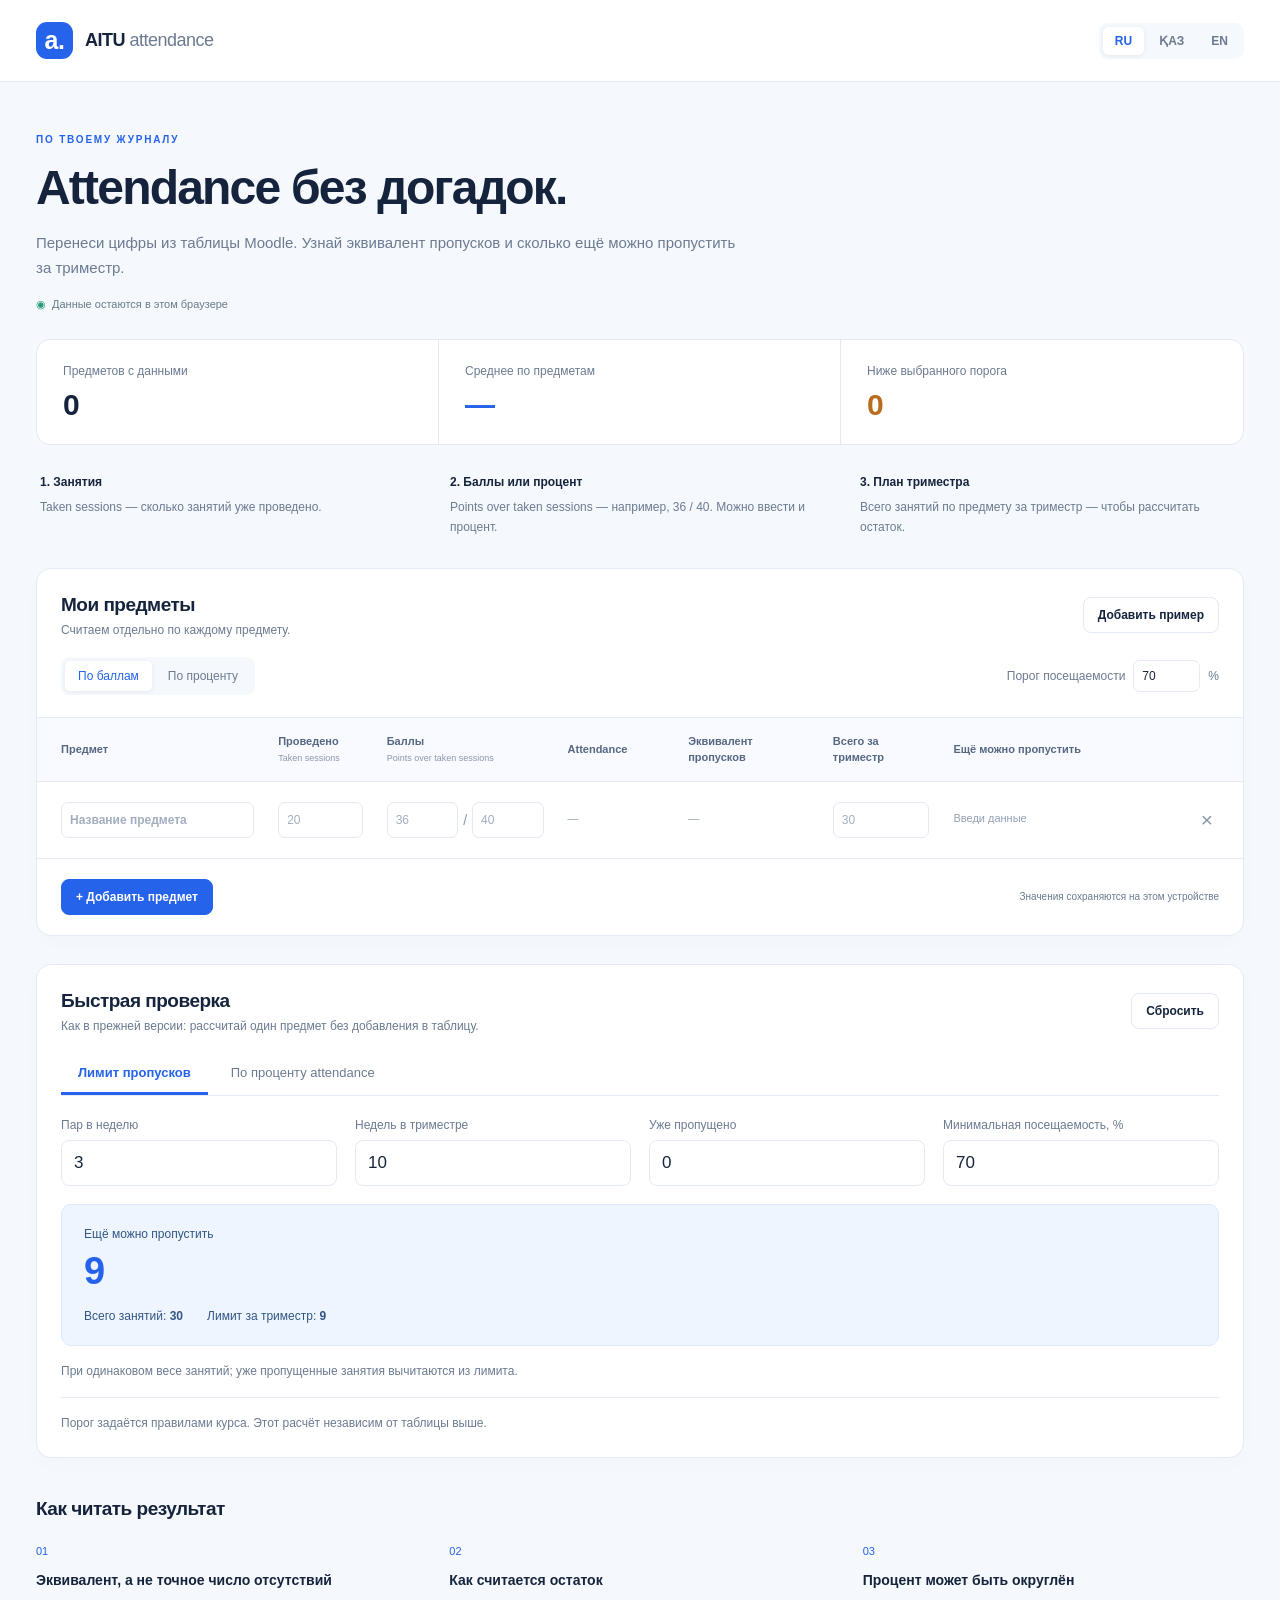
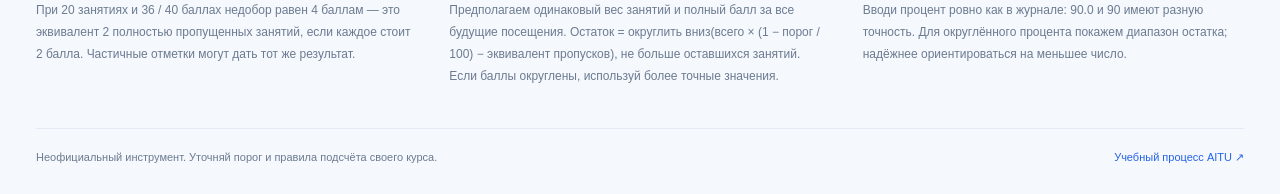
==== commit 8584651f: "Restore quick attendance calculator tabs below course table" ====
--- a/aitu-attendance/index.html
+++ b/aitu-attendance/index.html
@@ -1,5 +1,5 @@
 <!doctype html>
-<html lang="ru"><head><meta charset="utf-8"><meta name="viewport" content="width=device-width, initial-scale=1"><meta name="theme-color" content="#f5f8fc"><meta name="description" content="AITU attendance planner: Moodle points, percentages and trimester absence allowance."><title>AITU · Attendance planner</title><link rel="stylesheet" href="style.css?v=planner1"></head>
+<html lang="ru"><head><meta charset="utf-8"><meta name="viewport" content="width=device-width, initial-scale=1"><meta name="theme-color" content="#f5f8fc"><meta name="description" content="AITU attendance planner: Moodle points, percentages and trimester absence allowance."><title>AITU · Attendance planner</title><link rel="stylesheet" href="style.css?v=quick2"></head>
 <body><header class="header"><div class="header-inner"><a href="#main" class="brand" aria-label="AITU Attendance"><span class="brand-icon">a.</span><span>AITU <b>attendance</b></span></a><div class="languages" aria-label="Language / Язык / Тіл"><button data-lang="ru" lang="ru">RU</button><button data-lang="kk" lang="kk">ҚАЗ</button><button data-lang="en" lang="en">EN</button></div></div></header>
 <main id="main" class="container"><section class="hero"><span class="eyebrow" data-i18n="tag"></span><h1 data-i18n="headline"></h1><p data-i18n="intro"></p><span class="privacy"><span aria-hidden="true">◉</span> <span data-i18n="private"></span></span></section>
 <section class="stats" aria-live="polite"><div><span data-i18n="courses"></span><strong id="stat-count">0</strong></div><div><span data-i18n="average"></span><strong id="stat-average">—</strong></div><div><span data-i18n="risk"></span><strong id="stat-risk">0</strong></div></section>
@@ -8,5 +8,12 @@
 <p id="threshold-error" class="error toolbar-error" hidden data-i18n="thresholdError"></p>
 <div class="table-scroll"><table><thead><tr><th data-i18n="course"></th><th><span data-i18n="held"></span><small>Taken sessions</small></th><th><span id="input-heading"></span><small id="input-subheading"></small></th><th data-i18n="rate"></th><th data-i18n="missed"></th><th data-i18n="total"></th><th data-i18n="left"></th><th><span class="sr-only" data-i18n="remove"></span></th></tr></thead><tbody id="courses"></tbody></table></div>
 <div class="panel-bottom"><button class="primary" id="add" data-i18n="add"></button><button class="text-button" id="undo" hidden data-i18n="undo"></button><span id="save-state" data-i18n="saved"></span></div><p id="limit-message" class="error toolbar-error" hidden data-i18n="limit"></p></section>
+<section class="panel quick-panel" aria-labelledby="quick-title">
+<div class="panel-heading"><div><h2 id="quick-title" data-quick-i18n="title"></h2><p data-quick-i18n="intro"></p></div><button type="button" id="quick-reset" class="secondary" data-quick-i18n="reset"></button></div>
+<div class="quick-body"><div class="quick-tabs" role="tablist" aria-labelledby="quick-title"><button type="button" id="quick-limit-tab" role="tab" aria-controls="quick-limit-panel" aria-selected="true" data-quick-i18n="limit"></button><button type="button" id="quick-percent-tab" role="tab" aria-controls="quick-percent-panel" aria-selected="false" tabindex="-1" data-quick-i18n="percent"></button></div>
+<div id="quick-limit-panel" role="tabpanel" aria-labelledby="quick-limit-tab"><div class="quick-fields"><label class="quick-field"><span data-quick-i18n="weekly"></span><input id="quick-weekly" type="number" min="1" max="100" step="1" value="3" required inputmode="numeric"></label><label class="quick-field"><span data-quick-i18n="weeks"></span><input id="quick-weeks" type="number" min="1" max="100" step="1" value="10" required inputmode="numeric"></label><label class="quick-field"><span data-quick-i18n="missed"></span><input id="quick-missed" type="number" min="0" max="10000" step="1" value="0" required inputmode="numeric"></label><label class="quick-field"><span data-quick-i18n="threshold"></span><input id="quick-threshold" type="number" min="0" max="100" step="any" value="70" required inputmode="decimal"></label></div>
+<p id="quick-limit-error" class="error" role="alert" hidden data-quick-i18n="error"></p><div id="quick-limit-result" class="quick-result" aria-live="polite"><span id="quick-limit-caption"></span><strong id="quick-left"></strong><div class="quick-detail"><span><span data-quick-i18n="total"></span>: <b id="quick-total"></b></span><span><span data-quick-i18n="allowed"></span>: <b id="quick-allowed"></b></span></div></div><p class="quick-note" data-quick-i18n="plan"></p></div>
+<div id="quick-percent-panel" role="tabpanel" aria-labelledby="quick-percent-tab" hidden><p class="quick-note" data-quick-i18n="help"></p><div class="quick-fields quick-two"><label class="quick-field"><span data-quick-i18n="held"></span><input id="quick-held" type="number" min="1" max="10000" step="1" value="30" required inputmode="numeric"></label><label class="quick-field"><span data-quick-i18n="rate"></span><input id="quick-rate" type="number" min="0" max="100" step="any" value="80" required inputmode="decimal"></label></div><p id="quick-percent-error" class="error" role="alert" hidden data-quick-i18n="error"></p><div id="quick-percent-result" class="quick-result" aria-live="polite"><span data-quick-i18n="equivalent"></span><strong id="quick-equivalent"></strong></div><p class="quick-note" data-quick-i18n="round"></p></div>
+<p class="quick-note quick-footnote" data-quick-i18n="note"></p></div></section>
 <section class="explanation"><h2 data-i18n="exactHeading"></h2><div class="explanation-grid"><article><span class="explanation-number">01</span><h3 data-i18n="equivNote"></h3><p data-i18n="equivBody"></p></article><article><span class="explanation-number">02</span><h3 data-i18n="forecastNote"></h3><p data-i18n="forecastBody"></p></article><article><span class="explanation-number">03</span><h3 data-i18n="percentNote"></h3><p data-i18n="percentBody"></p></article></div></section>
-<footer><p data-i18n="foot"></p><a href="https://astanait.edu.kz/ru/study-at-aitu" target="_blank" rel="noreferrer" data-i18n="source"></a></footer></main><script src="calculator.js?v=planner1"></script><script src="app.js?v=planner1"></script></body></html>+<footer><p data-i18n="foot"></p><a href="https://astanait.edu.kz/ru/study-at-aitu" target="_blank" rel="noreferrer" data-i18n="source"></a></footer></main><script src="calculator.js?v=quick2"></script><script src="app.js?v=quick2"></script><script src="quick.js?v=quick2"></script></body></html>
--- a/aitu-attendance/style.css
+++ b/aitu-attendance/style.css
@@ -1 +1,3 @@
-*{box-sizing:border-box} :root{--blue:#2563eb;--ink:#15243c;--muted:#6c7b91;--line:#e4eaf3;--bg:#f5f8fc}body{margin:0;background:var(--bg);font-family:Inter,"Segoe UI",Arial,sans-serif;color:var(--ink);font-size:14px}button,input{font:inherit}button,a,input{ -webkit-tap-highlight-color:transparent}button{cursor:pointer}button:focus-visible,a:focus-visible,input:focus-visible{outline:3px solid #90b4ff;outline-offset:3px}button:disabled{opacity:.5;cursor:not-allowed}[hidden]{display:none!important}.header{background:#fff;border-bottom:1px solid var(--line)}.header-inner{max-width:1380px;margin:auto;padding:22px 36px;display:flex;align-items:center;justify-content:space-between}.brand{display:flex;align-items:center;gap:12px;text-decoration:none;color:var(--ink);font-size:18px;font-weight:750;letter-spacing:-.5px}.brand b{font-weight:450;color:var(--muted)}.brand-icon{display:grid;place-items:center;width:37px;height:37px;border-radius:11px;background:var(--blue);color:#fff;font-size:25px}.languages{display:flex;background:var(--bg);padding:4px;border-radius:9px;gap:3px}.languages button{border:0;background:transparent;color:var(--muted);padding:7px 12px;border-radius:6px;font-size:12px;font-weight:650}.languages [aria-pressed=true]{background:white;color:var(--blue);box-shadow:0 1px 5px #15243c12}.container{max-width:1380px;margin:auto;padding:0 36px}.hero{padding:48px 0 28px}.eyebrow{font-size:10px;letter-spacing:1.8px;color:var(--blue);font-weight:700}h1{font-size:clamp(30px,4vw,48px);line-height:1.12;letter-spacing:-1.8px;margin:15px 0}h2{font-size:19px;letter-spacing:-.5px;margin:0}h3{font-size:14px;margin:0 0 8px}.hero p{font-size:15px;line-height:1.7;max-width:700px;color:var(--muted);margin:0 0 17px}.privacy{font-size:11px;color:#687c88;display:flex;gap:6px;align-items:center}.privacy>span:first-child{color:#2c997c}.stats{display:grid;grid-template-columns:repeat(3,1fr);background:#fff;border:1px solid var(--line);border-radius:14px}.stats>div{padding:22px 26px;border-right:1px solid var(--line)}.stats>div:last-child{border:0}.stats span{color:var(--muted);font-size:12px;display:block;line-height:1.5}.stats strong{display:block;font-size:30px;font-weight:650;margin-top:8px;letter-spacing:-1px;font-variant-numeric:tabular-nums}#stat-average{color:var(--blue)}#stat-risk{color:#ba6c1e}.guide{display:grid;grid-template-columns:repeat(3,1fr);gap:30px;padding:30px 4px}.guide h3{font-size:12px}.guide p{font-size:12px;line-height:1.7;color:var(--muted);margin:0}.panel{border:1px solid var(--line);border-radius:15px;background:#fff;box-shadow:0 6px 20px #19335b04;overflow:hidden}.panel-heading{display:flex;align-items:center;justify-content:space-between;gap:15px;padding:25px 24px 20px}.panel-heading p{font-size:12px;color:var(--muted);margin:7px 0 0}.secondary,.primary,.text-button{border:1px solid var(--line);border-radius:8px;padding:10px 14px;background:#fff;font-size:12px;font-weight:600;color:var(--ink)}.primary{color:#fff;background:var(--blue);border-color:var(--blue)}.secondary:hover{background:var(--bg)}.text-button{border:0;color:var(--blue);padding:8px}.toolbar{display:flex;align-items:center;justify-content:space-between;gap:15px;padding:0 24px 22px}.modes{display:flex;background:var(--bg);border-radius:8px;padding:4px;gap:3px}.modes button{border:0;border-radius:5px;background:transparent;padding:8px 13px;font-size:12px;color:var(--muted)}.modes [aria-pressed=true]{background:#fff;color:var(--blue);box-shadow:0 1px 5px #15243c12}.threshold{display:flex;gap:8px;align-items:center;color:var(--muted);font-size:12px}.threshold input{width:67px;padding:8px;border-radius:7px;border:1px solid var(--line);color:var(--ink)}.table-scroll{overflow-x:auto}table{width:100%;border-collapse:collapse;min-width:1120px;table-layout:fixed}th{background:#f8faff;text-align:left;padding:15px 12px;color:#566781;font-weight:650;font-size:11px;line-height:1.5;border-top:1px solid var(--line);border-bottom:1px solid var(--line)}th:first-child{width:19%;padding-left:24px}th:nth-child(2){width:9%}th:nth-child(3){width:15%}th:nth-child(4){width:10%}th:nth-child(5){width:12%}th:nth-child(6){width:10%}th:nth-child(7){width:20%}th:last-child{width:5%}th small{display:block;font-size:9px;color:#8b98ab;font-weight:400;margin-top:3px}td{padding:20px 12px;border-bottom:1px solid var(--line);vertical-align:top}td:first-child{padding-left:24px}.cell-input{min-width:0;width:100%;border:1px solid var(--line);border-radius:7px;background:#fff;padding:9px 8px;color:var(--ink);font-variant-numeric:tabular-nums;font-size:12px;height:36px}.cell-input:focus{border-color:var(--blue)}.cell-input::placeholder{color:#a2aebf}.course-input{color:var(--blue);font-weight:550}.points-input{display:flex;align-items:center;gap:5px}.points-input span{color:#8b98ab}.row-rate{font-size:17px;font-variant-numeric:tabular-nums;font-weight:650;display:block;padding-top:7px}.rate-bar{height:3px;background:#edf1f7;border-radius:3px;margin-top:9px;overflow:hidden}.rate-bar span{height:100%;display:block;background:var(--blue)}.below .row-rate{color:#b26a1d}.below .rate-bar span{background:#d79a46}.equivalent{display:block;font-weight:650;font-size:16px;margin-top:8px;line-height:1.4}.cell-note{color:var(--muted);font-size:10px;line-height:1.5;display:block;margin-top:6px}.remaining{display:inline-block;background:#eaf7f1;color:#22765b;padding:7px 10px;border-radius:7px;font-size:15px;font-weight:650}.remaining.zero{background:#fff5e6;color:#a66a26}.warning{font-size:11px;line-height:1.6;color:#bd4747;display:block}.empty{font-size:11px;color:#93a0b2;line-height:1.5;display:block;padding-top:8px}.delete{background:transparent;border:0;color:#8b98ab;font-size:21px;padding:6px}.delete:hover{color:#bd4747}.panel-bottom{display:flex;align-items:center;gap:14px;padding:20px 24px;flex-wrap:wrap}#save-state{margin-left:auto;font-size:10px;color:var(--muted)}.error{color:#bd4747;font-size:12px;line-height:1.6}.toolbar-error{padding:0 24px}.explanation{padding:40px 0}.explanation-grid{display:grid;grid-template-columns:repeat(3,1fr);gap:32px;margin-top:25px}.explanation-number{font-size:11px;color:var(--blue);display:block;margin-bottom:13px}.explanation h3{line-height:1.5}.explanation p{font-size:12px;line-height:1.85;color:var(--muted);margin:0}footer{border-top:1px solid var(--line);display:flex;justify-content:space-between;gap:20px;padding:20px 0 28px;color:var(--muted);font-size:11px;line-height:1.6}footer p{margin:0;max-width:650px}footer a{color:var(--blue);text-decoration:none;white-space:nowrap}.sr-only{position:absolute;width:1px;height:1px;padding:0;margin:-1px;overflow:hidden;clip:rect(0,0,0,0);white-space:nowrap;border:0}@media(max-width:780px){.container{padding:0 18px}.header-inner{padding:17px 18px}.hero{padding-top:32px}h1{letter-spacing:-1px}.guide{gap:15px}.stats>div{padding:16px}.stats span{font-size:10px}.stats strong{font-size:25px}.toolbar{align-items:flex-start;flex-direction:column;padding:0 18px 18px}.panel-heading{padding:20px 18px}.explanation-grid{grid-template-columns:1fr;gap:25px}.explanation{padding:30px 0}.explanation-number{float:left;margin:4px 12px 0 0}footer{flex-direction:column;gap:8px}}@media(max-width:560px){.brand{font-size:15px}.languages button{padding:7px 9px}.guide{grid-template-columns:1fr;gap:13px;padding:22px 3px}.guide h3{margin-bottom:3px}.table-scroll{overflow:visible}table,tbody{display:block;width:100%;min-width:0}thead{display:none}tr{display:grid;grid-template-columns:1fr 1fr;position:relative;border-top:1px solid var(--line);padding:15px 14px;gap:15px 12px}td{display:block;border:0;padding:0!important;min-width:0}td:before{content:attr(data-label);display:block;font-size:10px;color:var(--muted);margin-bottom:7px;line-height:1.4}td:first-child{grid-column:1/-1;padding-right:30px!important}td:nth-child(7){grid-column:1/-1;background:#f8faff;padding:12px!important;border-radius:8px}td:last-child{position:absolute;right:10px;top:31px}td:last-child:before{display:none}.row-rate,.equivalent{padding:0;margin:0}.rate-bar{max-width:130px}.panel-bottom{padding:18px 14px;gap:10px}#save-state{margin-left:0;flex-basis:100%}.hero p{font-size:13px}.stats>div{padding:14px 10px}.panel-heading h2{font-size:17px}.secondary{padding:9px;font-size:10px}}
+*{box-sizing:border-box} :root{--blue:#2563eb;--ink:#15243c;--muted:#6c7b91;--line:#e4eaf3;--bg:#f5f8fc}body{margin:0;background:var(--bg);font-family:Inter,"Segoe UI",Arial,sans-serif;color:var(--ink);font-size:14px}button,input{font:inherit}button,a,input{ -webkit-tap-highlight-color:transparent}button{cursor:pointer}button:focus-visible,a:focus-visible,input:focus-visible{outline:3px solid #90b4ff;outline-offset:3px}button:disabled{opacity:.5;cursor:not-allowed}[hidden]{display:none!important}.header{background:#fff;border-bottom:1px solid var(--line)}.header-inner{max-width:1380px;margin:auto;padding:22px 36px;display:flex;align-items:center;justify-content:space-between}.brand{display:flex;align-items:center;gap:12px;text-decoration:none;color:var(--ink);font-size:18px;font-weight:750;letter-spacing:-.5px}.brand b{font-weight:450;color:var(--muted)}.brand-icon{display:grid;place-items:center;width:37px;height:37px;border-radius:11px;background:var(--blue);color:#fff;font-size:25px}.languages{display:flex;background:var(--bg);padding:4px;border-radius:9px;gap:3px}.languages button{border:0;background:transparent;color:var(--muted);padding:7px 12px;border-radius:6px;font-size:12px;font-weight:650}.languages [aria-pressed=true]{background:white;color:var(--blue);box-shadow:0 1px 5px #15243c12}.container{max-width:1380px;margin:auto;padding:0 36px}.hero{padding:48px 0 28px}.eyebrow{font-size:10px;letter-spacing:1.8px;color:var(--blue);font-weight:700}h1{font-size:clamp(30px,4vw,48px);line-height:1.12;letter-spacing:-1.8px;margin:15px 0}h2{font-size:19px;letter-spacing:-.5px;margin:0}h3{font-size:14px;margin:0 0 8px}.hero p{font-size:15px;line-height:1.7;max-width:700px;color:var(--muted);margin:0 0 17px}.privacy{font-size:11px;color:#687c88;display:flex;gap:6px;align-items:center}.privacy>span:first-child{color:#2c997c}.stats{display:grid;grid-template-columns:repeat(3,1fr);background:#fff;border:1px solid var(--line);border-radius:14px}.stats>div{padding:22px 26px;border-right:1px solid var(--line)}.stats>div:last-child{border:0}.stats span{color:var(--muted);font-size:12px;display:block;line-height:1.5}.stats strong{display:block;font-size:30px;font-weight:650;margin-top:8px;letter-spacing:-1px;font-variant-numeric:tabular-nums}#stat-average{color:var(--blue)}#stat-risk{color:#ba6c1e}.guide{display:grid;grid-template-columns:repeat(3,1fr);gap:30px;padding:30px 4px}.guide h3{font-size:12px}.guide p{font-size:12px;line-height:1.7;color:var(--muted);margin:0}.panel{border:1px solid var(--line);border-radius:15px;background:#fff;box-shadow:0 6px 20px #19335b04;overflow:hidden}.panel-heading{display:flex;align-items:center;justify-content:space-between;gap:15px;padding:25px 24px 20px}.panel-heading p{font-size:12px;color:var(--muted);margin:7px 0 0}.secondary,.primary,.text-button{border:1px solid var(--line);border-radius:8px;padding:10px 14px;background:#fff;font-size:12px;font-weight:600;color:var(--ink)}.primary{color:#fff;background:var(--blue);border-color:var(--blue)}.secondary:hover{background:var(--bg)}.text-button{border:0;color:var(--blue);padding:8px}.toolbar{display:flex;align-items:center;justify-content:space-between;gap:15px;padding:0 24px 22px}.modes{display:flex;background:var(--bg);border-radius:8px;padding:4px;gap:3px}.modes button{border:0;border-radius:5px;background:transparent;padding:8px 13px;font-size:12px;color:var(--muted)}.modes [aria-pressed=true]{background:#fff;color:var(--blue);box-shadow:0 1px 5px #15243c12}.threshold{display:flex;gap:8px;align-items:center;color:var(--muted);font-size:12px}.threshold input{width:67px;padding:8px;border-radius:7px;border:1px solid var(--line);color:var(--ink)}.table-scroll{overflow-x:auto}table{width:100%;border-collapse:collapse;min-width:1120px;table-layout:fixed}th{background:#f8faff;text-align:left;padding:15px 12px;color:#566781;font-weight:650;font-size:11px;line-height:1.5;border-top:1px solid var(--line);border-bottom:1px solid var(--line)}th:first-child{width:19%;padding-left:24px}th:nth-child(2){width:9%}th:nth-child(3){width:15%}th:nth-child(4){width:10%}th:nth-child(5){width:12%}th:nth-child(6){width:10%}th:nth-child(7){width:20%}th:last-child{width:5%}th small{display:block;font-size:9px;color:#8b98ab;font-weight:400;margin-top:3px}td{padding:20px 12px;border-bottom:1px solid var(--line);vertical-align:top}td:first-child{padding-left:24px}.cell-input{min-width:0;width:100%;border:1px solid var(--line);border-radius:7px;background:#fff;padding:9px 8px;color:var(--ink);font-variant-numeric:tabular-nums;font-size:12px;height:36px}.cell-input:focus{border-color:var(--blue)}.cell-input::placeholder{color:#a2aebf}.course-input{color:var(--blue);font-weight:550}.points-input{display:flex;align-items:center;gap:5px}.points-input span{color:#8b98ab}.row-rate{font-size:17px;font-variant-numeric:tabular-nums;font-weight:650;display:block;padding-top:7px}.rate-bar{height:3px;background:#edf1f7;border-radius:3px;margin-top:9px;overflow:hidden}.rate-bar span{height:100%;display:block;background:var(--blue)}.below .row-rate{color:#b26a1d}.below .rate-bar span{background:#d79a46}.equivalent{display:block;font-weight:650;font-size:16px;margin-top:8px;line-height:1.4}.cell-note{color:var(--muted);font-size:10px;line-height:1.5;display:block;margin-top:6px}.remaining{display:inline-block;background:#eaf7f1;color:#22765b;padding:7px 10px;border-radius:7px;font-size:15px;font-weight:650}.remaining.zero{background:#fff5e6;color:#a66a26}.warning{font-size:11px;line-height:1.6;color:#bd4747;display:block}.empty{font-size:11px;color:#93a0b2;line-height:1.5;display:block;padding-top:8px}.delete{background:transparent;border:0;color:#8b98ab;font-size:21px;padding:6px}.delete:hover{color:#bd4747}.panel-bottom{display:flex;align-items:center;gap:14px;padding:20px 24px;flex-wrap:wrap}#save-state{margin-left:auto;font-size:10px;color:var(--muted)}.error{color:#bd4747;font-size:12px;line-height:1.6}.toolbar-error{padding:0 24px}.explanation{padding:40px 0}.explanation-grid{display:grid;grid-template-columns:repeat(3,1fr);gap:32px;margin-top:25px}.explanation-number{font-size:11px;color:var(--blue);display:block;margin-bottom:13px}.explanation h3{line-height:1.5}.explanation p{font-size:12px;line-height:1.85;color:var(--muted);margin:0}footer{border-top:1px solid var(--line);display:flex;justify-content:space-between;gap:20px;padding:20px 0 28px;color:var(--muted);font-size:11px;line-height:1.6}footer p{margin:0;max-width:650px}footer a{color:var(--blue);text-decoration:none;white-space:nowrap}.sr-only{position:absolute;width:1px;height:1px;padding:0;margin:-1px;overflow:hidden;clip:rect(0,0,0,0);white-space:nowrap;border:0}@media(max-width:780px){.container{padding:0 18px}.header-inner{padding:17px 18px}.hero{padding-top:32px}h1{letter-spacing:-1px}.guide{gap:15px}.stats>div{padding:16px}.stats span{font-size:10px}.stats strong{font-size:25px}.toolbar{align-items:flex-start;flex-direction:column;padding:0 18px 18px}.panel-heading{padding:20px 18px}.explanation-grid{grid-template-columns:1fr;gap:25px}.explanation{padding:30px 0}.explanation-number{float:left;margin:4px 12px 0 0}footer{flex-direction:column;gap:8px}}@media(max-width:560px){.brand{font-size:15px}.languages button{padding:7px 9px}.guide{grid-template-columns:1fr;gap:13px;padding:22px 3px}.guide h3{margin-bottom:3px}.table-scroll{overflow:visible}table,tbody{display:block;width:100%;min-width:0}thead{display:none}tr{display:grid;grid-template-columns:1fr 1fr;position:relative;border-top:1px solid var(--line);padding:15px 14px;gap:15px 12px}td{display:block;border:0;padding:0!important;min-width:0}td:before{content:attr(data-label);display:block;font-size:10px;color:var(--muted);margin-bottom:7px;line-height:1.4}td:first-child{grid-column:1/-1;padding-right:30px!important}td:nth-child(7){grid-column:1/-1;background:#f8faff;padding:12px!important;border-radius:8px}td:last-child{position:absolute;right:10px;top:31px}td:last-child:before{display:none}.row-rate,.equivalent{padding:0;margin:0}.rate-bar{max-width:130px}.panel-bottom{padding:18px 14px;gap:10px}#save-state{margin-left:0;flex-basis:100%}.hero p{font-size:13px}.stats>div{padding:14px 10px}.panel-heading h2{font-size:17px}.secondary{padding:9px;font-size:10px}}
+
+.quick-panel{margin-top:28px}.quick-body{padding:0 24px 24px}.quick-tabs{display:flex;gap:6px;border-bottom:1px solid var(--line);margin-bottom:22px}.quick-tabs button{padding:12px 17px;border:0;background:transparent;color:var(--muted);font-size:13px;border-bottom:3px solid transparent}.quick-tabs [aria-selected=true]{color:var(--blue);border-bottom-color:var(--blue);font-weight:650}.quick-fields{display:grid;grid-template-columns:repeat(4,1fr);gap:18px;margin:18px 0}.quick-field{display:flex;flex-direction:column;gap:8px;min-width:0;font-size:12px;color:var(--muted)}.quick-field input{width:100%;min-width:0;padding:12px;border:1px solid var(--line);border-radius:8px;background:#fff;font-size:17px;color:var(--ink)}.quick-result{background:#eef5ff;border:1px solid #dce9ff;border-radius:10px;padding:22px;color:#325784;font-size:12px}.quick-result strong{display:block;font-size:38px;line-height:1.2;margin:8px 0 15px;color:var(--blue);font-variant-numeric:tabular-nums}.quick-result.over{background:#fff1ed;border-color:#f6d9ce}.quick-result.over strong{color:#b83d2e}.quick-detail{display:flex;gap:24px;flex-wrap:wrap}.quick-note{font-size:12px;line-height:1.7;color:var(--muted);margin:15px 0 0}.quick-footnote{border-top:1px solid var(--line);padding-top:15px}.quick-two{grid-template-columns:repeat(2,1fr)}@media(max-width:650px){.quick-body{padding:0 16px 20px}.quick-fields{grid-template-columns:repeat(2,1fr);gap:15px}.quick-tabs button{flex:1;padding:12px 6px;font-size:12px}.quick-result{padding:18px}.quick-panel .panel-heading{align-items:flex-start}.quick-panel .panel-heading p{line-height:1.6}}
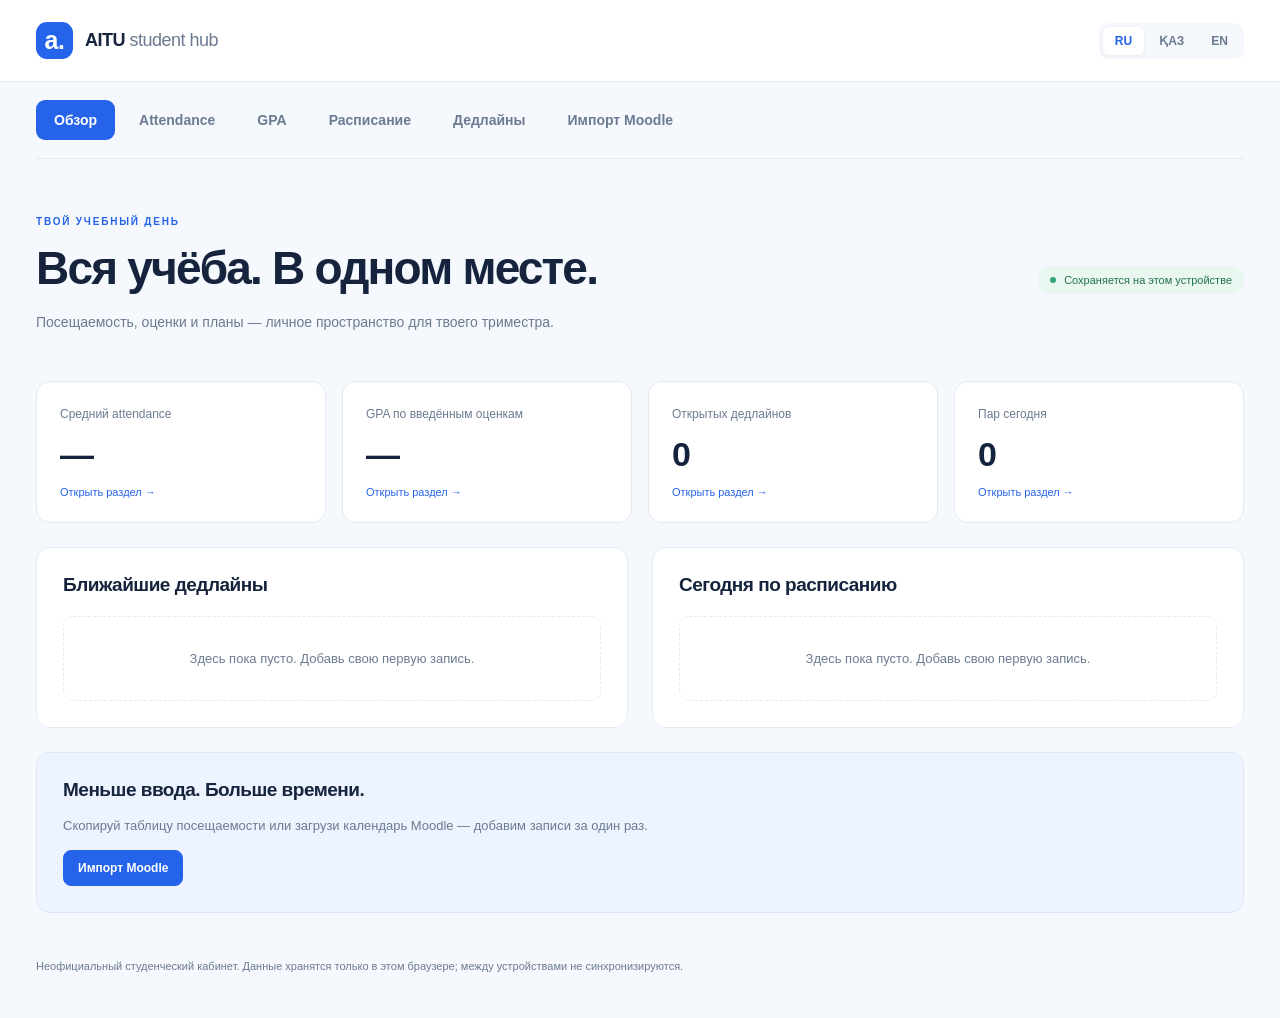
==== commit a64db8c8: "Add student workspace with GPA, timetable, deadlines and local Moodle imports" ====
--- a/aitu-attendance/index.html
+++ b/aitu-attendance/index.html
@@ -1,19 +1,19 @@
-<!doctype html>
-<html lang="ru"><head><meta charset="utf-8"><meta name="viewport" content="width=device-width, initial-scale=1"><meta name="theme-color" content="#f5f8fc"><meta name="description" content="AITU attendance planner: Moodle points, percentages and trimester absence allowance."><title>AITU · Attendance planner</title><link rel="stylesheet" href="style.css?v=quick2"></head>
-<body><header class="header"><div class="header-inner"><a href="#main" class="brand" aria-label="AITU Attendance"><span class="brand-icon">a.</span><span>AITU <b>attendance</b></span></a><div class="languages" aria-label="Language / Язык / Тіл"><button data-lang="ru" lang="ru">RU</button><button data-lang="kk" lang="kk">ҚАЗ</button><button data-lang="en" lang="en">EN</button></div></div></header>
-<main id="main" class="container"><section class="hero"><span class="eyebrow" data-i18n="tag"></span><h1 data-i18n="headline"></h1><p data-i18n="intro"></p><span class="privacy"><span aria-hidden="true">◉</span> <span data-i18n="private"></span></span></section>
-<section class="stats" aria-live="polite"><div><span data-i18n="courses"></span><strong id="stat-count">0</strong></div><div><span data-i18n="average"></span><strong id="stat-average">—</strong></div><div><span data-i18n="risk"></span><strong id="stat-risk">0</strong></div></section>
-<section class="guide"><div><h3 data-i18n="step1"></h3><p data-i18n="step1body"></p></div><div><h3 data-i18n="step2"></h3><p data-i18n="step2body"></p></div><div><h3 data-i18n="step3"></h3><p data-i18n="step3body"></p></div></section>
-<section class="panel" aria-labelledby="table-title"><div class="panel-heading"><div><h2 id="table-title" data-i18n="tableTitle"></h2><p data-i18n="tableSub"></p></div><button class="secondary" id="example" data-i18n="example"></button></div><div class="toolbar"><div class="modes"><button data-mode="points" data-i18n="pointsMode"></button><button data-mode="percent" data-i18n="percentMode"></button></div><label class="threshold"><span data-i18n="threshold"></span><input id="threshold" type="number" min="0" max="100" step="any" value="70" required><span>%</span></label></div>
-<p id="threshold-error" class="error toolbar-error" hidden data-i18n="thresholdError"></p>
-<div class="table-scroll"><table><thead><tr><th data-i18n="course"></th><th><span data-i18n="held"></span><small>Taken sessions</small></th><th><span id="input-heading"></span><small id="input-subheading"></small></th><th data-i18n="rate"></th><th data-i18n="missed"></th><th data-i18n="total"></th><th data-i18n="left"></th><th><span class="sr-only" data-i18n="remove"></span></th></tr></thead><tbody id="courses"></tbody></table></div>
-<div class="panel-bottom"><button class="primary" id="add" data-i18n="add"></button><button class="text-button" id="undo" hidden data-i18n="undo"></button><span id="save-state" data-i18n="saved"></span></div><p id="limit-message" class="error toolbar-error" hidden data-i18n="limit"></p></section>
-<section class="panel quick-panel" aria-labelledby="quick-title">
-<div class="panel-heading"><div><h2 id="quick-title" data-quick-i18n="title"></h2><p data-quick-i18n="intro"></p></div><button type="button" id="quick-reset" class="secondary" data-quick-i18n="reset"></button></div>
-<div class="quick-body"><div class="quick-tabs" role="tablist" aria-labelledby="quick-title"><button type="button" id="quick-limit-tab" role="tab" aria-controls="quick-limit-panel" aria-selected="true" data-quick-i18n="limit"></button><button type="button" id="quick-percent-tab" role="tab" aria-controls="quick-percent-panel" aria-selected="false" tabindex="-1" data-quick-i18n="percent"></button></div>
-<div id="quick-limit-panel" role="tabpanel" aria-labelledby="quick-limit-tab"><div class="quick-fields"><label class="quick-field"><span data-quick-i18n="weekly"></span><input id="quick-weekly" type="number" min="1" max="100" step="1" value="3" required inputmode="numeric"></label><label class="quick-field"><span data-quick-i18n="weeks"></span><input id="quick-weeks" type="number" min="1" max="100" step="1" value="10" required inputmode="numeric"></label><label class="quick-field"><span data-quick-i18n="missed"></span><input id="quick-missed" type="number" min="0" max="10000" step="1" value="0" required inputmode="numeric"></label><label class="quick-field"><span data-quick-i18n="threshold"></span><input id="quick-threshold" type="number" min="0" max="100" step="any" value="70" required inputmode="decimal"></label></div>
-<p id="quick-limit-error" class="error" role="alert" hidden data-quick-i18n="error"></p><div id="quick-limit-result" class="quick-result" aria-live="polite"><span id="quick-limit-caption"></span><strong id="quick-left"></strong><div class="quick-detail"><span><span data-quick-i18n="total"></span>: <b id="quick-total"></b></span><span><span data-quick-i18n="allowed"></span>: <b id="quick-allowed"></b></span></div></div><p class="quick-note" data-quick-i18n="plan"></p></div>
-<div id="quick-percent-panel" role="tabpanel" aria-labelledby="quick-percent-tab" hidden><p class="quick-note" data-quick-i18n="help"></p><div class="quick-fields quick-two"><label class="quick-field"><span data-quick-i18n="held"></span><input id="quick-held" type="number" min="1" max="10000" step="1" value="30" required inputmode="numeric"></label><label class="quick-field"><span data-quick-i18n="rate"></span><input id="quick-rate" type="number" min="0" max="100" step="any" value="80" required inputmode="decimal"></label></div><p id="quick-percent-error" class="error" role="alert" hidden data-quick-i18n="error"></p><div id="quick-percent-result" class="quick-result" aria-live="polite"><span data-quick-i18n="equivalent"></span><strong id="quick-equivalent"></strong></div><p class="quick-note" data-quick-i18n="round"></p></div>
-<p class="quick-note quick-footnote" data-quick-i18n="note"></p></div></section>
-<section class="explanation"><h2 data-i18n="exactHeading"></h2><div class="explanation-grid"><article><span class="explanation-number">01</span><h3 data-i18n="equivNote"></h3><p data-i18n="equivBody"></p></article><article><span class="explanation-number">02</span><h3 data-i18n="forecastNote"></h3><p data-i18n="forecastBody"></p></article><article><span class="explanation-number">03</span><h3 data-i18n="percentNote"></h3><p data-i18n="percentBody"></p></article></div></section>
-<footer><p data-i18n="foot"></p><a href="https://astanait.edu.kz/ru/study-at-aitu" target="_blank" rel="noreferrer" data-i18n="source"></a></footer></main><script src="calculator.js?v=quick2"></script><script src="app.js?v=quick2"></script><script src="quick.js?v=quick2"></script></body></html>
+<!doctype html>
+<html lang="ru"><head><meta charset="utf-8"><meta name="viewport" content="width=device-width, initial-scale=1"><meta name="theme-color" content="#f5f8fc"><meta name="description" content="Personal student workspace: attendance, GPA, timetable, deadlines and Moodle imports."><title>AITU · Student Hub</title><link rel="stylesheet" href="style.css?v=hub1"><link rel="stylesheet" href="hub.css?v=hub1"></head>
+<body><header class="header"><div class="header-inner"><a href="#main" class="brand" aria-label="AITU Student Hub"><span class="brand-icon">a.</span><span>AITU <b>student hub</b></span></a><div class="languages" aria-label="Language / Язык / Тіл"><button data-lang="ru" lang="ru">RU</button><button data-lang="kk" lang="kk">ҚАЗ</button><button data-lang="en" lang="en">EN</button></div></div></header>
+<main id="main" class="container"><nav id="hub-nav" class="hub-nav" aria-label="Student workspace"></nav><div id="hub-shell"><section id="attendance-view" class="hub-view" hidden><section class="hero"><span class="eyebrow" data-i18n="tag"></span><h1 data-i18n="headline"></h1><p data-i18n="intro"></p><span class="privacy"><span aria-hidden="true">◉</span> <span data-i18n="private"></span></span></section>
+<section class="stats" aria-live="polite"><div><span data-i18n="courses"></span><strong id="stat-count">0</strong></div><div><span data-i18n="average"></span><strong id="stat-average">—</strong></div><div><span data-i18n="risk"></span><strong id="stat-risk">0</strong></div></section>
+<section class="guide"><div><h3 data-i18n="step1"></h3><p data-i18n="step1body"></p></div><div><h3 data-i18n="step2"></h3><p data-i18n="step2body"></p></div><div><h3 data-i18n="step3"></h3><p data-i18n="step3body"></p></div></section>
+<section class="panel" aria-labelledby="table-title"><div class="panel-heading"><div><h2 id="table-title" data-i18n="tableTitle"></h2><p data-i18n="tableSub"></p></div><button class="secondary" id="example" data-i18n="example"></button></div><div class="toolbar"><div class="modes"><button data-mode="points" data-i18n="pointsMode"></button><button data-mode="percent" data-i18n="percentMode"></button></div><label class="threshold"><span data-i18n="threshold"></span><input id="threshold" type="number" min="0" max="100" step="any" value="70" required><span>%</span></label></div>
+<p id="threshold-error" class="error toolbar-error" hidden data-i18n="thresholdError"></p>
+<div class="table-scroll"><table><thead><tr><th data-i18n="course"></th><th><span data-i18n="held"></span><small>Taken sessions</small></th><th><span id="input-heading"></span><small id="input-subheading"></small></th><th data-i18n="rate"></th><th data-i18n="missed"></th><th data-i18n="total"></th><th data-i18n="left"></th><th><span class="sr-only" data-i18n="remove"></span></th></tr></thead><tbody id="courses"></tbody></table></div>
+<div class="panel-bottom"><button class="primary" id="add" data-i18n="add"></button><button class="text-button" id="undo" hidden data-i18n="undo"></button><span id="save-state" data-i18n="saved"></span></div><p id="limit-message" class="error toolbar-error" hidden data-i18n="limit"></p></section>
+<section class="panel quick-panel" aria-labelledby="quick-title">
+<div class="panel-heading"><div><h2 id="quick-title" data-quick-i18n="title"></h2><p data-quick-i18n="intro"></p></div><button type="button" id="quick-reset" class="secondary" data-quick-i18n="reset"></button></div>
+<div class="quick-body"><div class="quick-tabs" role="tablist" aria-labelledby="quick-title"><button type="button" id="quick-limit-tab" role="tab" aria-controls="quick-limit-panel" aria-selected="true" data-quick-i18n="limit"></button><button type="button" id="quick-percent-tab" role="tab" aria-controls="quick-percent-panel" aria-selected="false" tabindex="-1" data-quick-i18n="percent"></button></div>
+<div id="quick-limit-panel" role="tabpanel" aria-labelledby="quick-limit-tab"><div class="quick-fields"><label class="quick-field"><span data-quick-i18n="weekly"></span><input id="quick-weekly" type="number" min="1" max="100" step="1" value="3" required inputmode="numeric"></label><label class="quick-field"><span data-quick-i18n="weeks"></span><input id="quick-weeks" type="number" min="1" max="100" step="1" value="10" required inputmode="numeric"></label><label class="quick-field"><span data-quick-i18n="missed"></span><input id="quick-missed" type="number" min="0" max="10000" step="1" value="0" required inputmode="numeric"></label><label class="quick-field"><span data-quick-i18n="threshold"></span><input id="quick-threshold" type="number" min="0" max="100" step="any" value="70" required inputmode="decimal"></label></div>
+<p id="quick-limit-error" class="error" role="alert" hidden data-quick-i18n="error"></p><div id="quick-limit-result" class="quick-result" aria-live="polite"><span id="quick-limit-caption"></span><strong id="quick-left"></strong><div class="quick-detail"><span><span data-quick-i18n="total"></span>: <b id="quick-total"></b></span><span><span data-quick-i18n="allowed"></span>: <b id="quick-allowed"></b></span></div></div><p class="quick-note" data-quick-i18n="plan"></p></div>
+<div id="quick-percent-panel" role="tabpanel" aria-labelledby="quick-percent-tab" hidden><p class="quick-note" data-quick-i18n="help"></p><div class="quick-fields quick-two"><label class="quick-field"><span data-quick-i18n="held"></span><input id="quick-held" type="number" min="1" max="10000" step="1" value="30" required inputmode="numeric"></label><label class="quick-field"><span data-quick-i18n="rate"></span><input id="quick-rate" type="number" min="0" max="100" step="any" value="80" required inputmode="decimal"></label></div><p id="quick-percent-error" class="error" role="alert" hidden data-quick-i18n="error"></p><div id="quick-percent-result" class="quick-result" aria-live="polite"><span data-quick-i18n="equivalent"></span><strong id="quick-equivalent"></strong></div><p class="quick-note" data-quick-i18n="round"></p></div>
+<p class="quick-note quick-footnote" data-quick-i18n="note"></p></div></section>
+<section class="explanation"><h2 data-i18n="exactHeading"></h2><div class="explanation-grid"><article><span class="explanation-number">01</span><h3 data-i18n="equivNote"></h3><p data-i18n="equivBody"></p></article><article><span class="explanation-number">02</span><h3 data-i18n="forecastNote"></h3><p data-i18n="forecastBody"></p></article><article><span class="explanation-number">03</span><h3 data-i18n="percentNote"></h3><p data-i18n="percentBody"></p></article></div></section>
+<footer><p data-i18n="foot"></p><a href="https://astanait.edu.kz/ru/study-at-aitu" target="_blank" rel="noreferrer" data-i18n="source"></a></footer></section></div><p id="hub-foot" class="hub-foot"></p></main><script src="calculator.js?v=hub1"></script><script src="app.js?v=hub1"></script><script src="quick.js?v=hub1"></script><script src="hub.js?v=hub1"></script></body></html>
--- a/aitu-attendance/hub.css
+++ b/aitu-attendance/hub.css
@@ -0,0 +1 @@
+.hub-nav{display:flex;gap:6px;padding:18px 0;overflow:auto;border-bottom:1px solid var(--line);margin-bottom:28px}.hub-nav button{border:0;border-radius:9px;background:transparent;padding:12px 18px;color:var(--muted);white-space:nowrap;font-weight:600}.hub-nav button[aria-current=page]{background:var(--blue);color:#fff}.hub-hero{display:flex;justify-content:space-between;gap:24px;align-items:center;padding:25px 0 32px}.hub-hero h1{font-size:clamp(30px,4vw,46px);max-width:700px}.hub-hero p{color:var(--muted);line-height:1.8;max-width:650px}.hub-pill{font-size:11px;display:inline-flex;align-items:center;gap:8px;background:#eaf6f0;color:#21734f;padding:8px 12px;border-radius:30px}.hub-pill:before{content:'';width:6px;height:6px;border-radius:50%;background:#35a879}.hub-cards{display:grid;grid-template-columns:repeat(4,1fr);gap:16px;margin-bottom:24px}.hub-card{border:1px solid var(--line);border-radius:14px;background:#fff;padding:23px;text-align:left;color:var(--ink)}.hub-card span{font-size:12px;color:var(--muted)}.hub-card strong{display:block;font-size:34px;letter-spacing:-1px;margin:14px 0 9px}.hub-card small{font-size:11px;color:var(--blue)}.hub-grid{display:grid;grid-template-columns:1fr 1fr;gap:24px}.hub-box{background:#fff;border:1px solid var(--line);border-radius:14px;padding:26px;margin-bottom:24px}.hub-box h2{margin-bottom:10px}.hub-box p,.hub-note{font-size:13px;line-height:1.8;color:var(--muted)}.hub-box a{color:var(--blue)}.hub-empty{padding:30px 12px;text-align:center;border:1px dashed var(--line);border-radius:10px;color:var(--muted);font-size:13px;line-height:1.8}.hub-form{display:grid;grid-template-columns:repeat(2,minmax(0,1fr));gap:15px;margin:22px 0}.hub-form label{display:flex;flex-direction:column;gap:8px;font-size:12px;color:var(--muted)}.hub-form input,.hub-form select,.hub-box textarea{font:inherit;width:100%;padding:12px;border:1px solid #d8e1ed;border-radius:8px;color:var(--ink);background:white;min-width:0}.hub-form .hub-wide{grid-column:1/-1}.hub-actions{display:flex;gap:9px;flex-wrap:wrap;align-items:center}.hub-list{display:grid;gap:10px;margin-top:20px}.hub-item{display:flex;align-items:center;gap:12px;padding:16px;border:1px solid var(--line);border-radius:10px;background:#fff;min-width:0}.hub-item .hub-item-main{flex:1;min-width:0}.hub-item b{display:block;font-size:14px;overflow-wrap:anywhere}.hub-item small{display:block;font-size:12px;color:var(--muted);margin-top:6px;line-height:1.6}.hub-item button{background:#f3f6fa;border:0;padding:7px 10px;border-radius:6px;color:var(--muted)}.hub-item input[type=checkbox]{width:18px;height:18px;accent-color:var(--blue);flex-shrink:0}.hub-item.done b{text-decoration:line-through;color:var(--muted)}.hub-item.overdue{border-left:3px solid #e68563}.hub-result{padding:24px;background:#eef5ff;border-radius:12px;margin-bottom:22px}.hub-result strong{display:block;font-size:48px;color:var(--blue);margin-top:10px}.hub-result span{color:#486586;font-size:12px}.hub-import-step{display:inline-grid;place-items:center;width:30px;height:30px;background:#eef5ff;color:var(--blue);border-radius:8px;margin-bottom:15px;font-weight:700}.hub-box textarea{min-height:150px;resize:vertical;margin:10px 0 16px}.hub-status{margin:12px 0;color:#35618b;line-height:1.7;font-size:13px}.hub-preview{max-height:300px;overflow:auto;margin:12px 0}.hub-foot{padding:20px 0 30px;color:var(--muted);font-size:11px;line-height:1.8}.hub-view>h2{font-size:26px;margin-bottom:10px}.hub-moodle{background:#edf3ff;border-color:#dce6fa}.hub-badge{display:inline-block;font-size:11px;background:#fff3dd;color:#8d6221;padding:6px 10px;border-radius:20px}.hub-view{animation:hub-in .16s ease-out}@keyframes hub-in{from{opacity:.4;transform:translateY(4px)}to{opacity:1;transform:translateY(0)}}@media(prefers-reduced-motion:reduce){.hub-view{animation:none}}@media(max-width:850px){.hub-cards{grid-template-columns:repeat(2,1fr)}.hub-grid{grid-template-columns:1fr}.hub-hero{display:block}.hub-box{padding:20px}.hub-nav button{padding:10px 14px}.hub-card strong{font-size:28px}}@media(max-width:480px){.hub-form{grid-template-columns:1fr}.hub-card{padding:17px}.hub-cards{gap:10px}.hub-item{flex-wrap:wrap}.hub-item-main{min-width:60%!important}.hub-nav{margin-bottom:15px}}
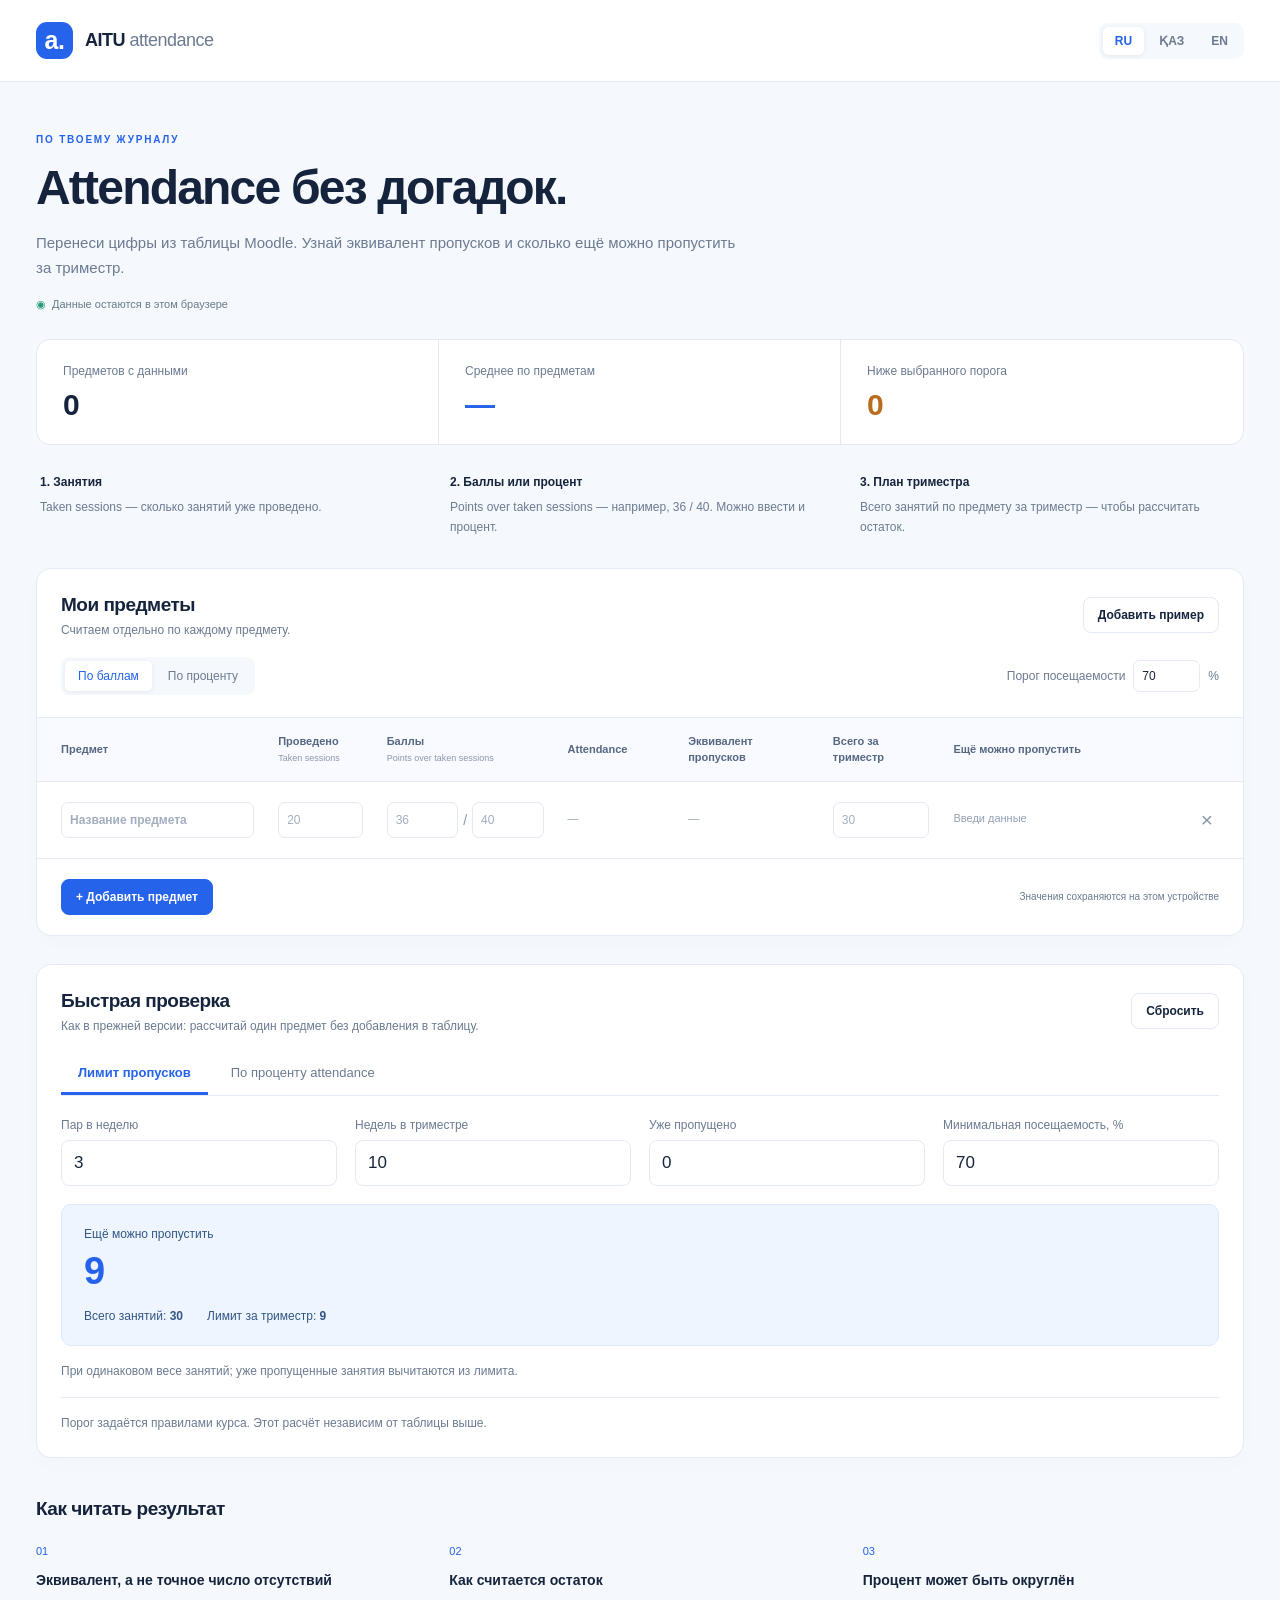
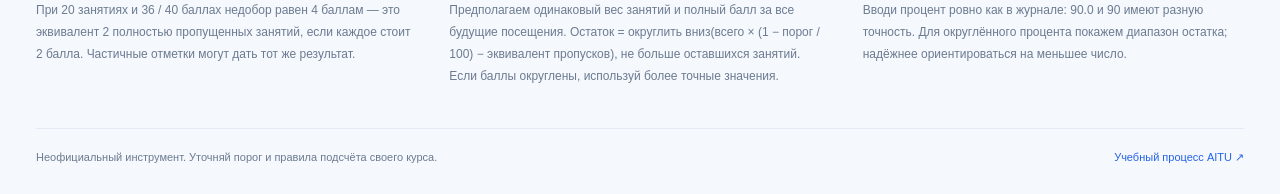
==== commit a7ba9563: "Restore attendance site; keep student hub local only" ====
--- a/aitu-attendance/index.html
+++ b/aitu-attendance/index.html
@@ -1,19 +1,19 @@
-<!doctype html>
-<html lang="ru"><head><meta charset="utf-8"><meta name="viewport" content="width=device-width, initial-scale=1"><meta name="theme-color" content="#f5f8fc"><meta name="description" content="Personal student workspace: attendance, GPA, timetable, deadlines and Moodle imports."><title>AITU · Student Hub</title><link rel="stylesheet" href="style.css?v=hub1"><link rel="stylesheet" href="hub.css?v=hub1"></head>
-<body><header class="header"><div class="header-inner"><a href="#main" class="brand" aria-label="AITU Student Hub"><span class="brand-icon">a.</span><span>AITU <b>student hub</b></span></a><div class="languages" aria-label="Language / Язык / Тіл"><button data-lang="ru" lang="ru">RU</button><button data-lang="kk" lang="kk">ҚАЗ</button><button data-lang="en" lang="en">EN</button></div></div></header>
-<main id="main" class="container"><nav id="hub-nav" class="hub-nav" aria-label="Student workspace"></nav><div id="hub-shell"><section id="attendance-view" class="hub-view" hidden><section class="hero"><span class="eyebrow" data-i18n="tag"></span><h1 data-i18n="headline"></h1><p data-i18n="intro"></p><span class="privacy"><span aria-hidden="true">◉</span> <span data-i18n="private"></span></span></section>
-<section class="stats" aria-live="polite"><div><span data-i18n="courses"></span><strong id="stat-count">0</strong></div><div><span data-i18n="average"></span><strong id="stat-average">—</strong></div><div><span data-i18n="risk"></span><strong id="stat-risk">0</strong></div></section>
-<section class="guide"><div><h3 data-i18n="step1"></h3><p data-i18n="step1body"></p></div><div><h3 data-i18n="step2"></h3><p data-i18n="step2body"></p></div><div><h3 data-i18n="step3"></h3><p data-i18n="step3body"></p></div></section>
-<section class="panel" aria-labelledby="table-title"><div class="panel-heading"><div><h2 id="table-title" data-i18n="tableTitle"></h2><p data-i18n="tableSub"></p></div><button class="secondary" id="example" data-i18n="example"></button></div><div class="toolbar"><div class="modes"><button data-mode="points" data-i18n="pointsMode"></button><button data-mode="percent" data-i18n="percentMode"></button></div><label class="threshold"><span data-i18n="threshold"></span><input id="threshold" type="number" min="0" max="100" step="any" value="70" required><span>%</span></label></div>
-<p id="threshold-error" class="error toolbar-error" hidden data-i18n="thresholdError"></p>
-<div class="table-scroll"><table><thead><tr><th data-i18n="course"></th><th><span data-i18n="held"></span><small>Taken sessions</small></th><th><span id="input-heading"></span><small id="input-subheading"></small></th><th data-i18n="rate"></th><th data-i18n="missed"></th><th data-i18n="total"></th><th data-i18n="left"></th><th><span class="sr-only" data-i18n="remove"></span></th></tr></thead><tbody id="courses"></tbody></table></div>
-<div class="panel-bottom"><button class="primary" id="add" data-i18n="add"></button><button class="text-button" id="undo" hidden data-i18n="undo"></button><span id="save-state" data-i18n="saved"></span></div><p id="limit-message" class="error toolbar-error" hidden data-i18n="limit"></p></section>
-<section class="panel quick-panel" aria-labelledby="quick-title">
-<div class="panel-heading"><div><h2 id="quick-title" data-quick-i18n="title"></h2><p data-quick-i18n="intro"></p></div><button type="button" id="quick-reset" class="secondary" data-quick-i18n="reset"></button></div>
-<div class="quick-body"><div class="quick-tabs" role="tablist" aria-labelledby="quick-title"><button type="button" id="quick-limit-tab" role="tab" aria-controls="quick-limit-panel" aria-selected="true" data-quick-i18n="limit"></button><button type="button" id="quick-percent-tab" role="tab" aria-controls="quick-percent-panel" aria-selected="false" tabindex="-1" data-quick-i18n="percent"></button></div>
-<div id="quick-limit-panel" role="tabpanel" aria-labelledby="quick-limit-tab"><div class="quick-fields"><label class="quick-field"><span data-quick-i18n="weekly"></span><input id="quick-weekly" type="number" min="1" max="100" step="1" value="3" required inputmode="numeric"></label><label class="quick-field"><span data-quick-i18n="weeks"></span><input id="quick-weeks" type="number" min="1" max="100" step="1" value="10" required inputmode="numeric"></label><label class="quick-field"><span data-quick-i18n="missed"></span><input id="quick-missed" type="number" min="0" max="10000" step="1" value="0" required inputmode="numeric"></label><label class="quick-field"><span data-quick-i18n="threshold"></span><input id="quick-threshold" type="number" min="0" max="100" step="any" value="70" required inputmode="decimal"></label></div>
-<p id="quick-limit-error" class="error" role="alert" hidden data-quick-i18n="error"></p><div id="quick-limit-result" class="quick-result" aria-live="polite"><span id="quick-limit-caption"></span><strong id="quick-left"></strong><div class="quick-detail"><span><span data-quick-i18n="total"></span>: <b id="quick-total"></b></span><span><span data-quick-i18n="allowed"></span>: <b id="quick-allowed"></b></span></div></div><p class="quick-note" data-quick-i18n="plan"></p></div>
-<div id="quick-percent-panel" role="tabpanel" aria-labelledby="quick-percent-tab" hidden><p class="quick-note" data-quick-i18n="help"></p><div class="quick-fields quick-two"><label class="quick-field"><span data-quick-i18n="held"></span><input id="quick-held" type="number" min="1" max="10000" step="1" value="30" required inputmode="numeric"></label><label class="quick-field"><span data-quick-i18n="rate"></span><input id="quick-rate" type="number" min="0" max="100" step="any" value="80" required inputmode="decimal"></label></div><p id="quick-percent-error" class="error" role="alert" hidden data-quick-i18n="error"></p><div id="quick-percent-result" class="quick-result" aria-live="polite"><span data-quick-i18n="equivalent"></span><strong id="quick-equivalent"></strong></div><p class="quick-note" data-quick-i18n="round"></p></div>
-<p class="quick-note quick-footnote" data-quick-i18n="note"></p></div></section>
-<section class="explanation"><h2 data-i18n="exactHeading"></h2><div class="explanation-grid"><article><span class="explanation-number">01</span><h3 data-i18n="equivNote"></h3><p data-i18n="equivBody"></p></article><article><span class="explanation-number">02</span><h3 data-i18n="forecastNote"></h3><p data-i18n="forecastBody"></p></article><article><span class="explanation-number">03</span><h3 data-i18n="percentNote"></h3><p data-i18n="percentBody"></p></article></div></section>
-<footer><p data-i18n="foot"></p><a href="https://astanait.edu.kz/ru/study-at-aitu" target="_blank" rel="noreferrer" data-i18n="source"></a></footer></section></div><p id="hub-foot" class="hub-foot"></p></main><script src="calculator.js?v=hub1"></script><script src="app.js?v=hub1"></script><script src="quick.js?v=hub1"></script><script src="hub.js?v=hub1"></script></body></html>
+<!doctype html>
+<html lang="ru"><head><meta charset="utf-8"><meta name="viewport" content="width=device-width, initial-scale=1"><meta name="theme-color" content="#f5f8fc"><meta name="description" content="AITU attendance planner: Moodle points, percentages and trimester absence allowance."><title>AITU · Attendance planner</title><link rel="stylesheet" href="style.css?v=quick2"></head>
+<body><header class="header"><div class="header-inner"><a href="#main" class="brand" aria-label="AITU Attendance"><span class="brand-icon">a.</span><span>AITU <b>attendance</b></span></a><div class="languages" aria-label="Language / Язык / Тіл"><button data-lang="ru" lang="ru">RU</button><button data-lang="kk" lang="kk">ҚАЗ</button><button data-lang="en" lang="en">EN</button></div></div></header>
+<main id="main" class="container"><section class="hero"><span class="eyebrow" data-i18n="tag"></span><h1 data-i18n="headline"></h1><p data-i18n="intro"></p><span class="privacy"><span aria-hidden="true">◉</span> <span data-i18n="private"></span></span></section>
+<section class="stats" aria-live="polite"><div><span data-i18n="courses"></span><strong id="stat-count">0</strong></div><div><span data-i18n="average"></span><strong id="stat-average">—</strong></div><div><span data-i18n="risk"></span><strong id="stat-risk">0</strong></div></section>
+<section class="guide"><div><h3 data-i18n="step1"></h3><p data-i18n="step1body"></p></div><div><h3 data-i18n="step2"></h3><p data-i18n="step2body"></p></div><div><h3 data-i18n="step3"></h3><p data-i18n="step3body"></p></div></section>
+<section class="panel" aria-labelledby="table-title"><div class="panel-heading"><div><h2 id="table-title" data-i18n="tableTitle"></h2><p data-i18n="tableSub"></p></div><button class="secondary" id="example" data-i18n="example"></button></div><div class="toolbar"><div class="modes"><button data-mode="points" data-i18n="pointsMode"></button><button data-mode="percent" data-i18n="percentMode"></button></div><label class="threshold"><span data-i18n="threshold"></span><input id="threshold" type="number" min="0" max="100" step="any" value="70" required><span>%</span></label></div>
+<p id="threshold-error" class="error toolbar-error" hidden data-i18n="thresholdError"></p>
+<div class="table-scroll"><table><thead><tr><th data-i18n="course"></th><th><span data-i18n="held"></span><small>Taken sessions</small></th><th><span id="input-heading"></span><small id="input-subheading"></small></th><th data-i18n="rate"></th><th data-i18n="missed"></th><th data-i18n="total"></th><th data-i18n="left"></th><th><span class="sr-only" data-i18n="remove"></span></th></tr></thead><tbody id="courses"></tbody></table></div>
+<div class="panel-bottom"><button class="primary" id="add" data-i18n="add"></button><button class="text-button" id="undo" hidden data-i18n="undo"></button><span id="save-state" data-i18n="saved"></span></div><p id="limit-message" class="error toolbar-error" hidden data-i18n="limit"></p></section>
+<section class="panel quick-panel" aria-labelledby="quick-title">
+<div class="panel-heading"><div><h2 id="quick-title" data-quick-i18n="title"></h2><p data-quick-i18n="intro"></p></div><button type="button" id="quick-reset" class="secondary" data-quick-i18n="reset"></button></div>
+<div class="quick-body"><div class="quick-tabs" role="tablist" aria-labelledby="quick-title"><button type="button" id="quick-limit-tab" role="tab" aria-controls="quick-limit-panel" aria-selected="true" data-quick-i18n="limit"></button><button type="button" id="quick-percent-tab" role="tab" aria-controls="quick-percent-panel" aria-selected="false" tabindex="-1" data-quick-i18n="percent"></button></div>
+<div id="quick-limit-panel" role="tabpanel" aria-labelledby="quick-limit-tab"><div class="quick-fields"><label class="quick-field"><span data-quick-i18n="weekly"></span><input id="quick-weekly" type="number" min="1" max="100" step="1" value="3" required inputmode="numeric"></label><label class="quick-field"><span data-quick-i18n="weeks"></span><input id="quick-weeks" type="number" min="1" max="100" step="1" value="10" required inputmode="numeric"></label><label class="quick-field"><span data-quick-i18n="missed"></span><input id="quick-missed" type="number" min="0" max="10000" step="1" value="0" required inputmode="numeric"></label><label class="quick-field"><span data-quick-i18n="threshold"></span><input id="quick-threshold" type="number" min="0" max="100" step="any" value="70" required inputmode="decimal"></label></div>
+<p id="quick-limit-error" class="error" role="alert" hidden data-quick-i18n="error"></p><div id="quick-limit-result" class="quick-result" aria-live="polite"><span id="quick-limit-caption"></span><strong id="quick-left"></strong><div class="quick-detail"><span><span data-quick-i18n="total"></span>: <b id="quick-total"></b></span><span><span data-quick-i18n="allowed"></span>: <b id="quick-allowed"></b></span></div></div><p class="quick-note" data-quick-i18n="plan"></p></div>
+<div id="quick-percent-panel" role="tabpanel" aria-labelledby="quick-percent-tab" hidden><p class="quick-note" data-quick-i18n="help"></p><div class="quick-fields quick-two"><label class="quick-field"><span data-quick-i18n="held"></span><input id="quick-held" type="number" min="1" max="10000" step="1" value="30" required inputmode="numeric"></label><label class="quick-field"><span data-quick-i18n="rate"></span><input id="quick-rate" type="number" min="0" max="100" step="any" value="80" required inputmode="decimal"></label></div><p id="quick-percent-error" class="error" role="alert" hidden data-quick-i18n="error"></p><div id="quick-percent-result" class="quick-result" aria-live="polite"><span data-quick-i18n="equivalent"></span><strong id="quick-equivalent"></strong></div><p class="quick-note" data-quick-i18n="round"></p></div>
+<p class="quick-note quick-footnote" data-quick-i18n="note"></p></div></section>
+<section class="explanation"><h2 data-i18n="exactHeading"></h2><div class="explanation-grid"><article><span class="explanation-number">01</span><h3 data-i18n="equivNote"></h3><p data-i18n="equivBody"></p></article><article><span class="explanation-number">02</span><h3 data-i18n="forecastNote"></h3><p data-i18n="forecastBody"></p></article><article><span class="explanation-number">03</span><h3 data-i18n="percentNote"></h3><p data-i18n="percentBody"></p></article></div></section>
+<footer><p data-i18n="foot"></p><a href="https://astanait.edu.kz/ru/study-at-aitu" target="_blank" rel="noreferrer" data-i18n="source"></a></footer></main><script src="calculator.js?v=quick2"></script><script src="app.js?v=quick2"></script><script src="quick.js?v=quick2"></script></body></html>
